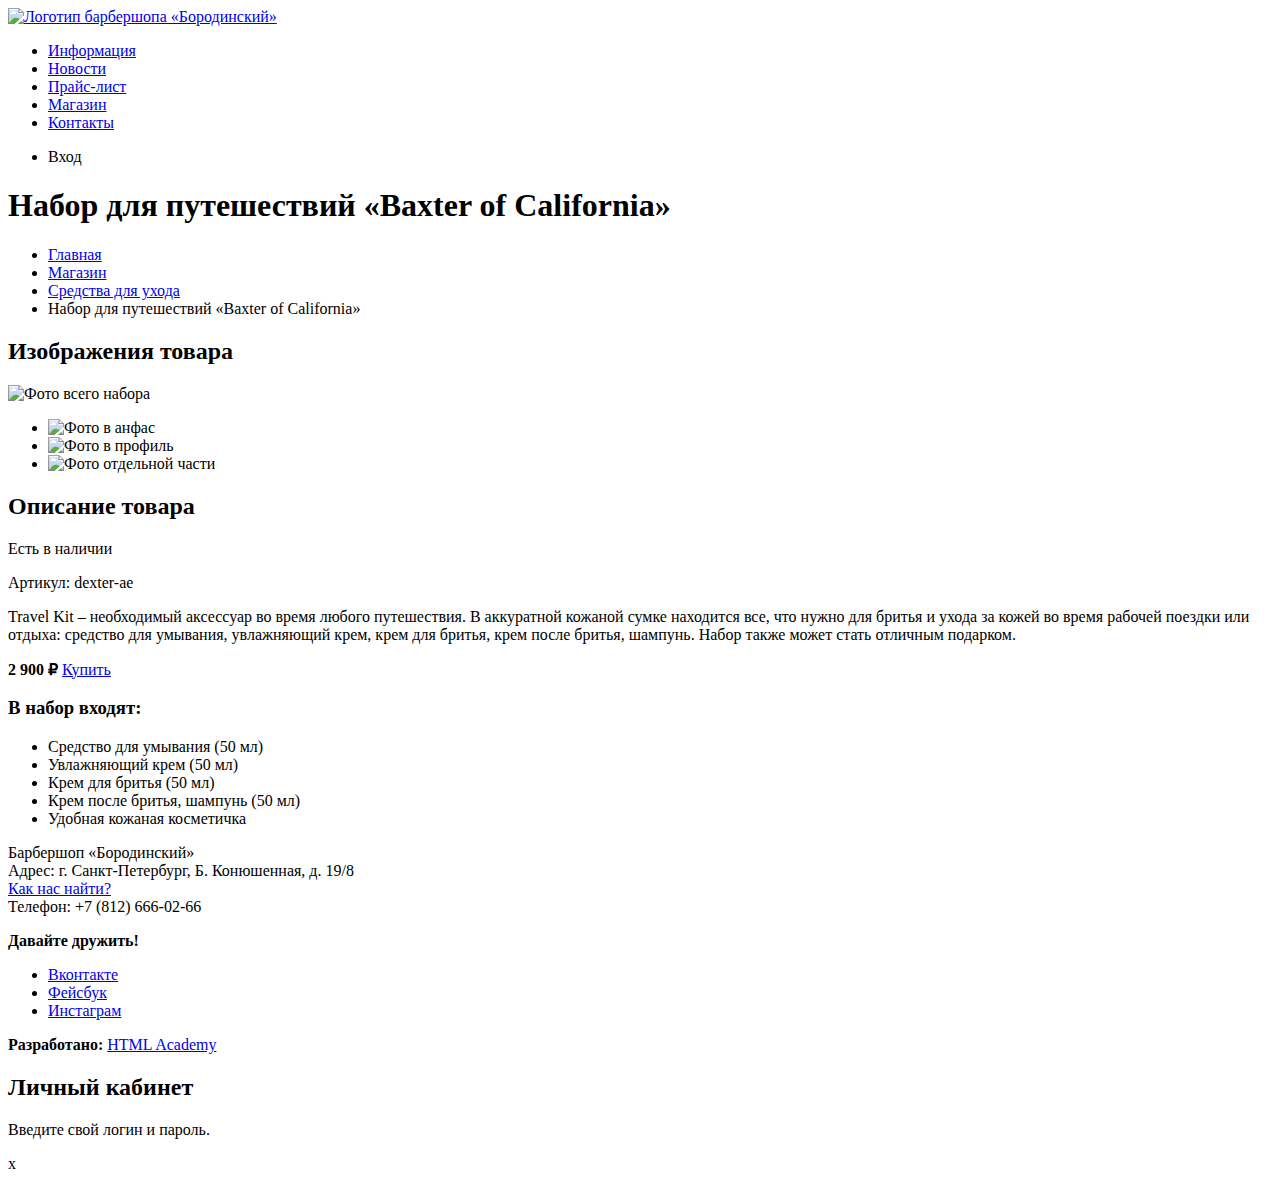
==== catalog-item.html @ 89cc82a1 "Выполнена разметка" ====
<!DOCTYPE html>
<html lang="ru">
  <head>
    <meta charset="utf-8">
    <title></title>
  </head>
  <body>
    <header class="main-header">
      <nav class="main-navigation">
        <a class="main-header-logo" href="index.html">
          <img src="img/logo.svg" width="111" height="24" alt="Логотип барбершопа «Бородинский»">
        </a>
        <ul class="site-navigation">
          <li><a href="info.html">Информация</a></li>
          <li><a href="news.html">Новости</a></li>
          <li><a href="price.html">Прайс-лист</a></li>
           <li class="site-navigation-current"><a href="catalog.html">Магазин</a></li>
          <li><a href="contacts.html">Контакты</a></li>
        </ul>
        <ul class="user-navigation">
          <li class="login-link">Вход</li>
        </ul>
      </nav>
    </header>
    <main class="container">
      
      <h1 class="page-title">Набор для путешествий «Baxter of California»</h1>
      
      <ul class="breadcrumbs">
        <li><a href="index.html">Главная</a></li>
        <li><a href="catalog.html">Магазин</a></li>
        <li><a href="#">Средства для ухода</a></li>
        <li class="breadcrumbs-current">Набор для путешествий «Baxter of California»</li>
      </ul>
      <section class="product-photos">
        <h2 class="visually-hidden">Изображения товара</h2>
        <p class="product-photo-full">
          <img src="img/product-big.jpg" width="460" height="498" alt="Фото всего набора">
        </p>
        <ul class="product-photo-preview">
          <li><img src="img/product-small-1.jpg" width="140" height="149" alt="Фото в анфас"></li>
          <li><img src="img/product-small-2.jpg" width="140" height="149" alt="Фото в профиль"></li>
          <li><img src="img/product-small-3.jpg" width="140" height="149" alt="Фото отдельной части"></li>
        </ul>
      </section>
      
      <section class="product-info">
        <h2 class="visually-hidden">Описание товара</h2>
        <p class="product-availability">Есть в наличии</p>
        <p class="product-article">Артикул: dexter-ae</p>
        <p class="product-text">Travel Kit – необходимый аксессуар во время любого путешествия. В аккуратной кожаной сумке находится все, что нужно для бритья и ухода за кожей во время рабочей поездки или отдыха: средство для умывания, увлажняющий крем, крем для бритья, крем после бритья, шампунь. Набор также может стать отличным подарком.</p>
        <p class="product-price">
          <b>2 900 ₽</b>
          <a class="button" href="#">Купить</a>
        </p>
        <h3>В набор входят:</h3>
        <ul>
          <li>Средство для умывания (50 мл)</li>
          <li>Увлажняющий крем (50 мл)</li>
          <li>Крем для бритья (50 мл)</li>
          <li>Крем после бритья, шампунь (50 мл)</li>
          <li>Удобная кожаная косметичка</li>
        </ul>
      </section>
      
    </main>  

    <footer class="main-footer">
      <p class="footer-contacts">
        Барбершоп «Бородинский»<br>
        Адрес: г. Санкт-Петербург, Б. Конюшенная, д. 19/8<br>
        <a href="map.html">Как нас найти?</a><br>
        Телефон: +7 (812) 666-02-66
      </p>
      <div class="footer-social">
        <b>Давайте дружить!</b>
        <ul>
          <li><a class="social-button" href="#">Вконтакте</a></li>
          <li><a class="social-button" href="#">Фейсбук</a></li>
          <li><a class="social-button" href="#">Инстаграм</a></li>
        </ul>
      </div>
      <p class="footer-copyright">
        <b>Разработано:</b> <a class="button" href="https://htmlacademy.ru">HTML Academy</a>
      </p>
    </footer>
    
    <section class="modal modal-login">
      <h2>Личный кабинет</h2>
      <p>Введите свой логин и пароль.</p>
      <!-- Здесь будет форма -->
      <span class="modal-close">x</span>
    </section>
  </body>
</html>
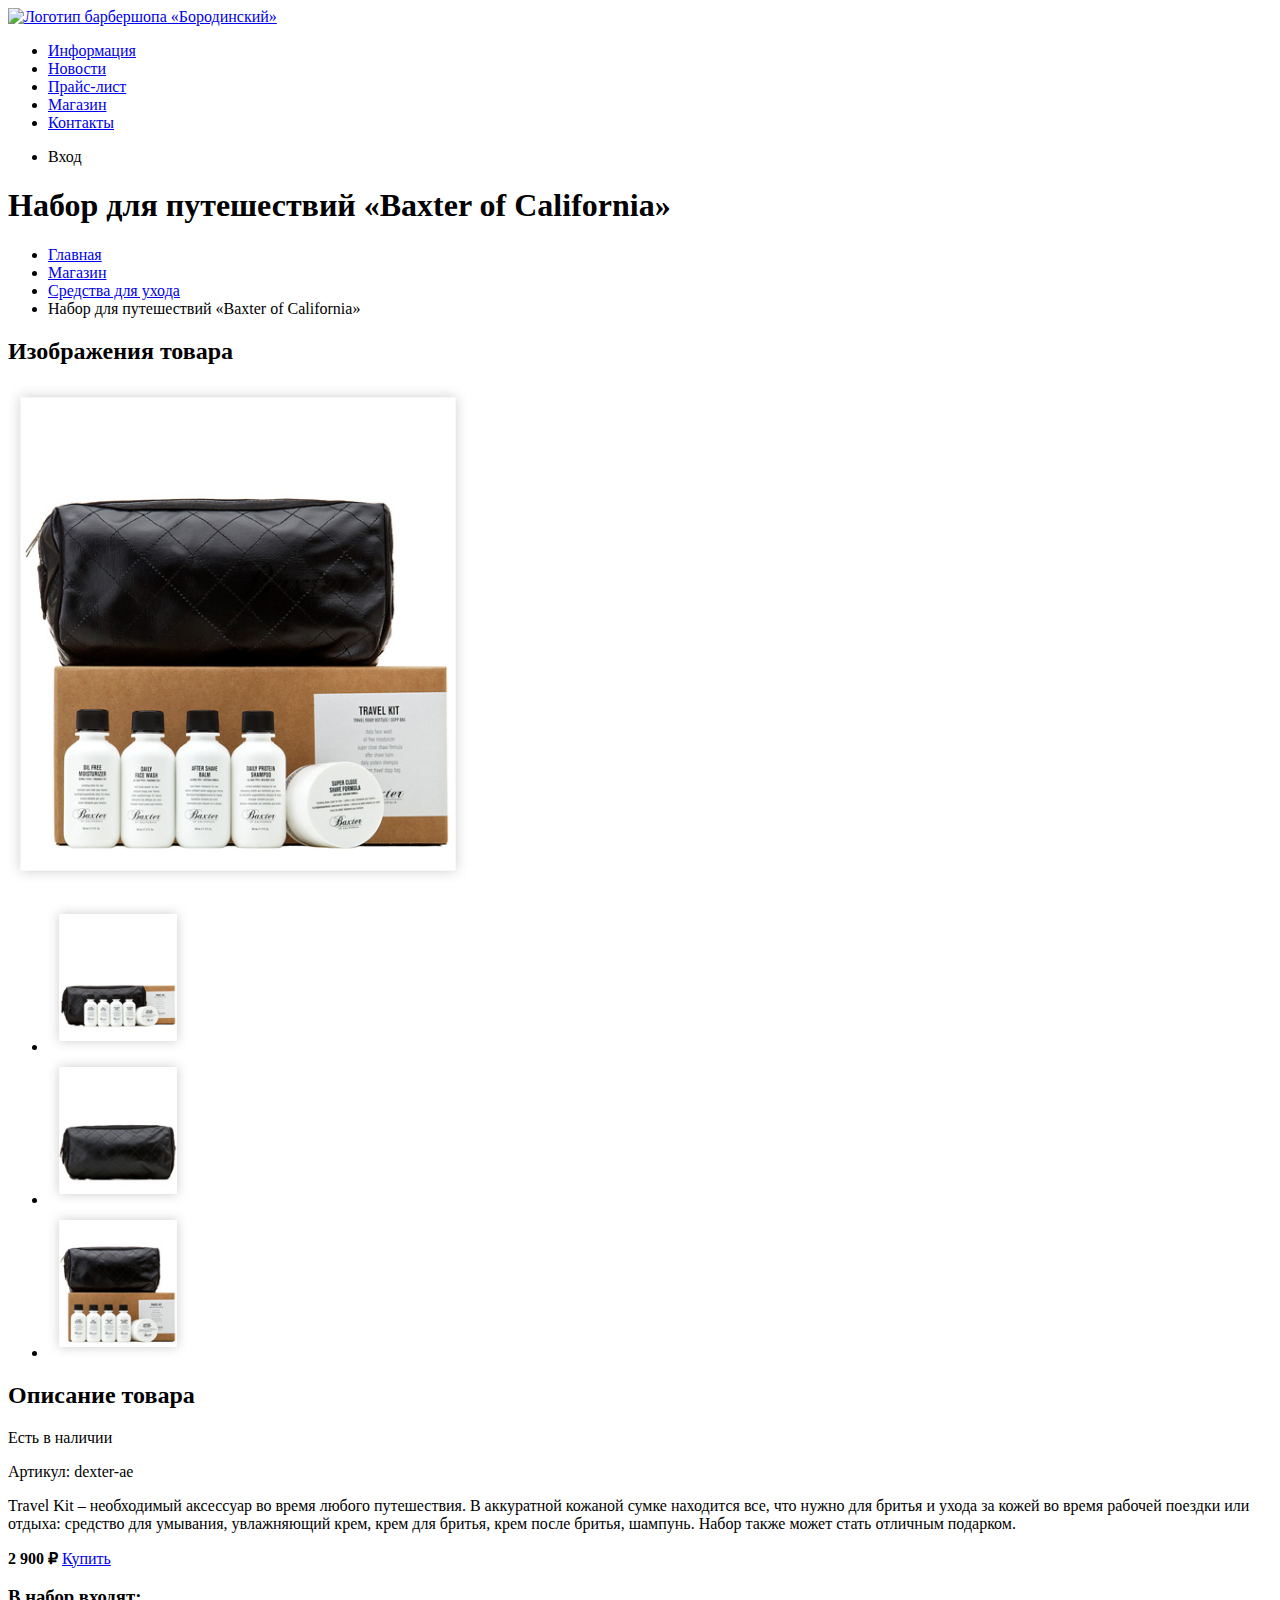
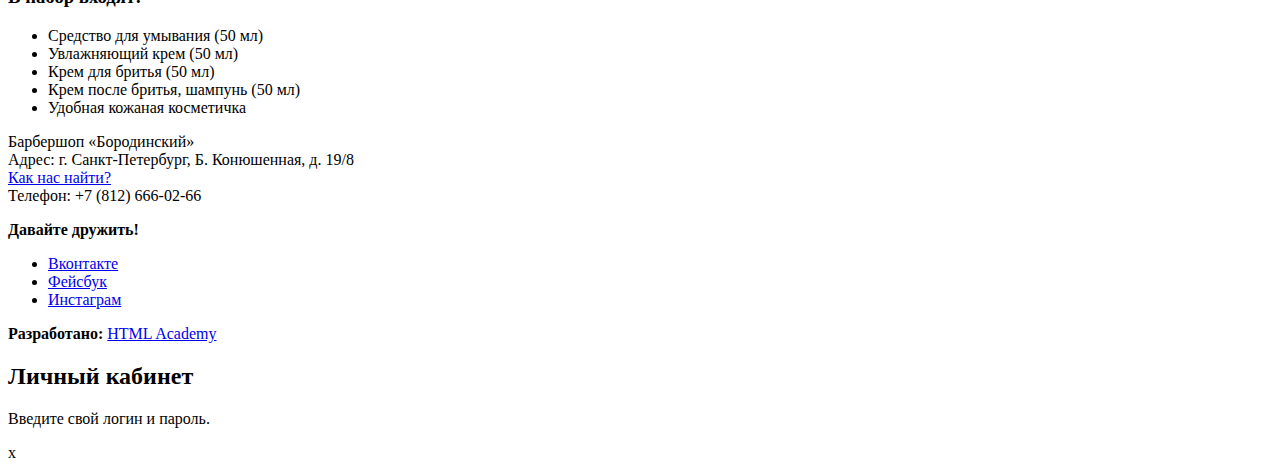
==== commit 2115f5c9: "adding photo" ====
--- a/catalog-item.html
+++ b/catalog-item.html
@@ -1,20 +1,27 @@
 <!DOCTYPE html>
 <html lang="ru">
   <head>
-    <meta charset="utf-8">
-    <title></title>
+    <meta charset="utf-8" />
+    <title>Барбершоп «Бородинский»</title>
   </head>
   <body>
     <header class="main-header">
       <nav class="main-navigation">
         <a class="main-header-logo" href="index.html">
-          <img src="img/logo.svg" width="111" height="24" alt="Логотип барбершопа «Бородинский»">
+          <img
+            src="img/logo.svg"
+            width="111"
+            height="24"
+            alt="Логотип барбершопа «Бородинский»"
+          />
         </a>
         <ul class="site-navigation">
           <li><a href="info.html">Информация</a></li>
           <li><a href="news.html">Новости</a></li>
           <li><a href="price.html">Прайс-лист</a></li>
-           <li class="site-navigation-current"><a href="catalog.html">Магазин</a></li>
+          <li class="site-navigation-current">
+            <a href="catalog.html">Магазин</a>
+          </li>
           <li><a href="contacts.html">Контакты</a></li>
         </ul>
         <ul class="user-navigation">
@@ -23,35 +30,67 @@
       </nav>
     </header>
     <main class="container">
-      
       <h1 class="page-title">Набор для путешествий «Baxter of California»</h1>
-      
+
       <ul class="breadcrumbs">
         <li><a href="index.html">Главная</a></li>
         <li><a href="catalog.html">Магазин</a></li>
         <li><a href="#">Средства для ухода</a></li>
-        <li class="breadcrumbs-current">Набор для путешествий «Baxter of California»</li>
+        <li class="breadcrumbs-current">
+          Набор для путешествий «Baxter of California»
+        </li>
       </ul>
       <section class="product-photos">
         <h2 class="visually-hidden">Изображения товара</h2>
         <p class="product-photo-full">
-          <img src="img/product-big.jpg" width="460" height="498" alt="Фото всего набора">
+          <img
+            src="img/item-big.jpg"
+            width="460"
+            height="498"
+            alt="Фото всего набора"
+          />
         </p>
         <ul class="product-photo-preview">
-          <li><img src="img/product-small-1.jpg" width="140" height="149" alt="Фото в анфас"></li>
-          <li><img src="img/product-small-2.jpg" width="140" height="149" alt="Фото в профиль"></li>
-          <li><img src="img/product-small-3.jpg" width="140" height="149" alt="Фото отдельной части"></li>
+          <li>
+            <img
+              src="img/item-small-1.jpg"
+              width="140"
+              height="149"
+              alt="Фото в анфас"
+            />
+          </li>
+          <li>
+            <img
+              src="img/item-small-2.jpg"
+              width="140"
+              height="149"
+              alt="Фото в профиль"
+            />
+          </li>
+          <li>
+            <img
+              src="img/item-small-3.jpg"
+              width="140"
+              height="149"
+              alt="Фото отдельной части"
+            />
+          </li>
         </ul>
       </section>
-      
+
       <section class="product-info">
         <h2 class="visually-hidden">Описание товара</h2>
         <p class="product-availability">Есть в наличии</p>
         <p class="product-article">Артикул: dexter-ae</p>
-        <p class="product-text">Travel Kit – необходимый аксессуар во время любого путешествия. В аккуратной кожаной сумке находится все, что нужно для бритья и ухода за кожей во время рабочей поездки или отдыха: средство для умывания, увлажняющий крем, крем для бритья, крем после бритья, шампунь. Набор также может стать отличным подарком.</p>
+        <p class="product-text">
+          Travel Kit – необходимый аксессуар во время любого путешествия. В
+          аккуратной кожаной сумке находится все, что нужно для бритья и ухода
+          за кожей во время рабочей поездки или отдыха: средство для умывания,
+          увлажняющий крем, крем для бритья, крем после бритья, шампунь. Набор
+          также может стать отличным подарком.
+        </p>
         <p class="product-price">
-          <b>2 900 ₽</b>
-          <a class="button" href="#">Купить</a>
+          <b>2 900 ₽</b> <a class="button" href="#">Купить</a>
         </p>
         <h3>В набор входят:</h3>
         <ul>
@@ -62,14 +101,13 @@
           <li>Удобная кожаная косметичка</li>
         </ul>
       </section>
-      
-    </main>  
+    </main>
 
     <footer class="main-footer">
       <p class="footer-contacts">
-        Барбершоп «Бородинский»<br>
-        Адрес: г. Санкт-Петербург, Б. Конюшенная, д. 19/8<br>
-        <a href="map.html">Как нас найти?</a><br>
+        Барбершоп «Бородинский»<br />
+        Адрес: г. Санкт-Петербург, Б. Конюшенная, д. 19/8<br />
+        <a href="map.html">Как нас найти?</a><br />
         Телефон: +7 (812) 666-02-66
       </p>
       <div class="footer-social">
@@ -81,10 +119,11 @@
         </ul>
       </div>
       <p class="footer-copyright">
-        <b>Разработано:</b> <a class="button" href="https://htmlacademy.ru">HTML Academy</a>
+        <b>Разработано:</b>
+        <a class="button" href="https://htmlacademy.ru">HTML Academy</a>
       </p>
     </footer>
-    
+
     <section class="modal modal-login">
       <h2>Личный кабинет</h2>
       <p>Введите свой логин и пароль.</p>
@@ -92,4 +131,4 @@
       <span class="modal-close">x</span>
     </section>
   </body>
-</html>+</html>
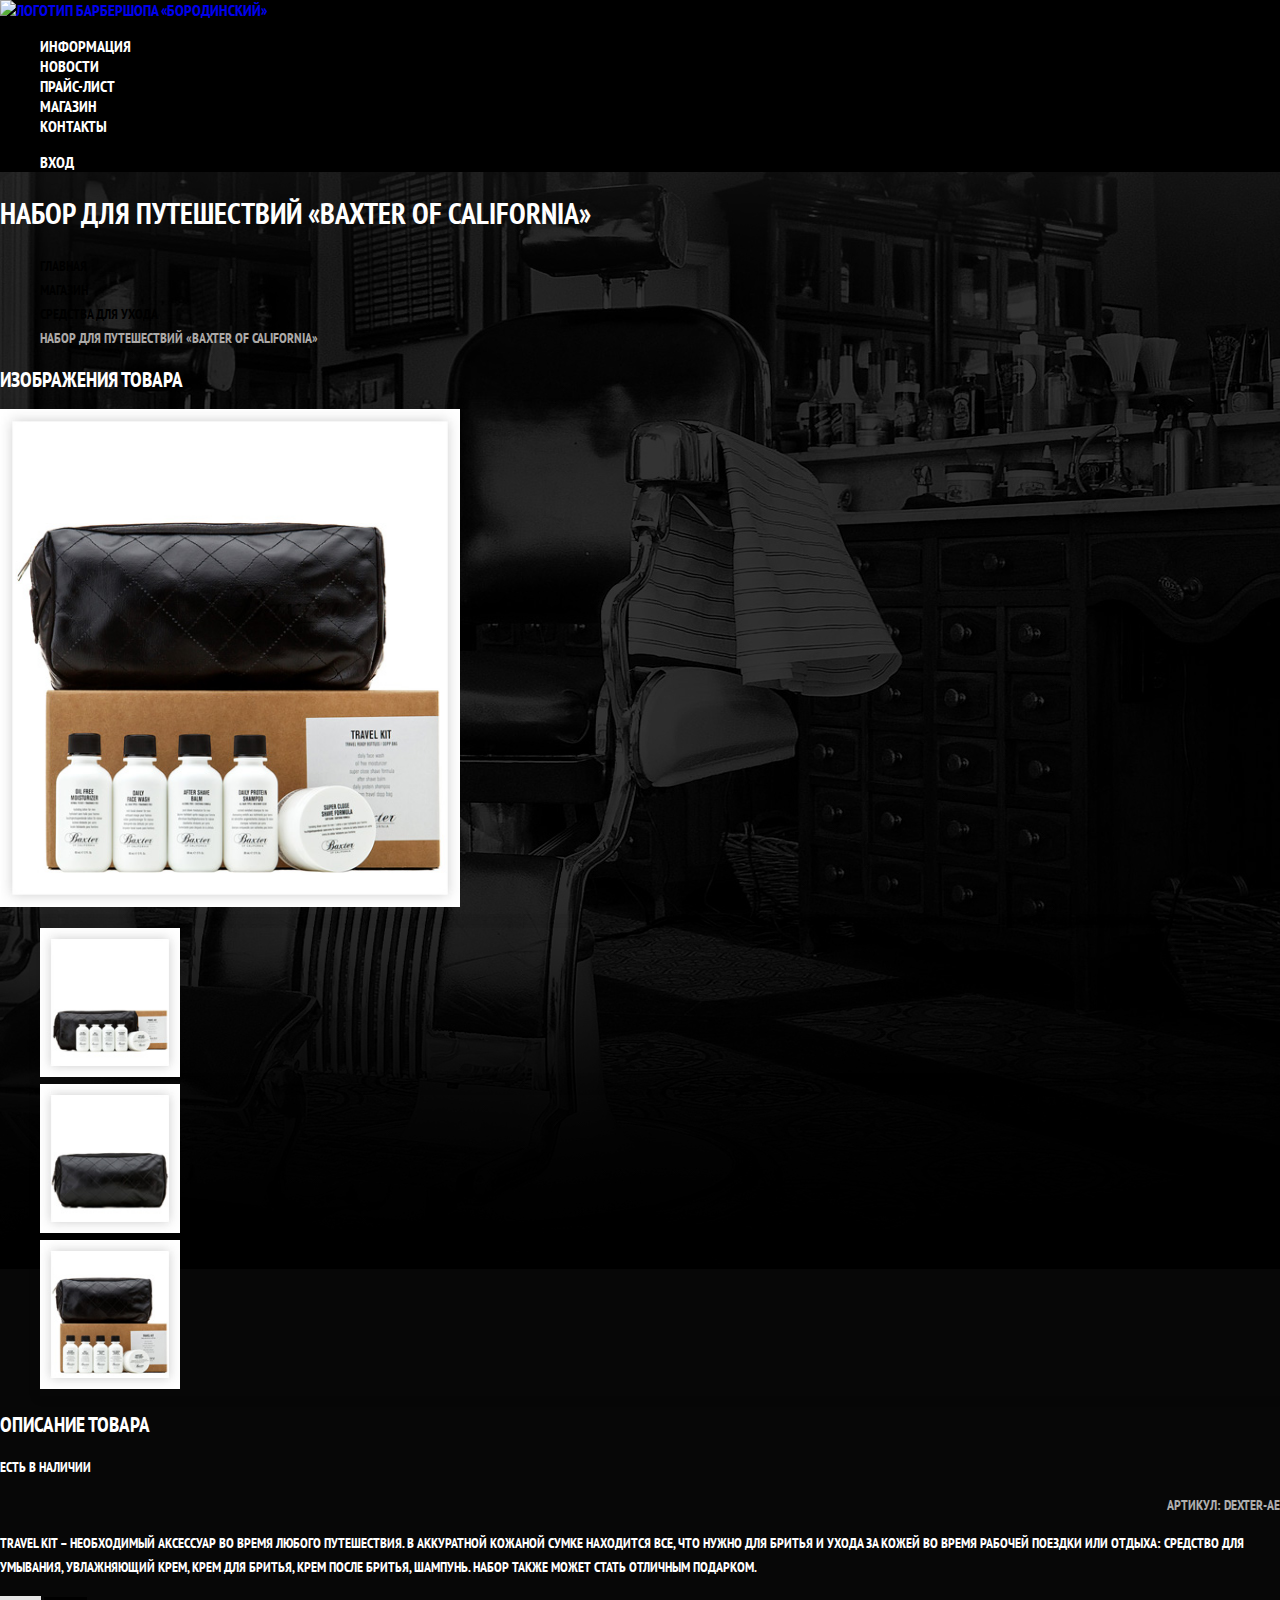
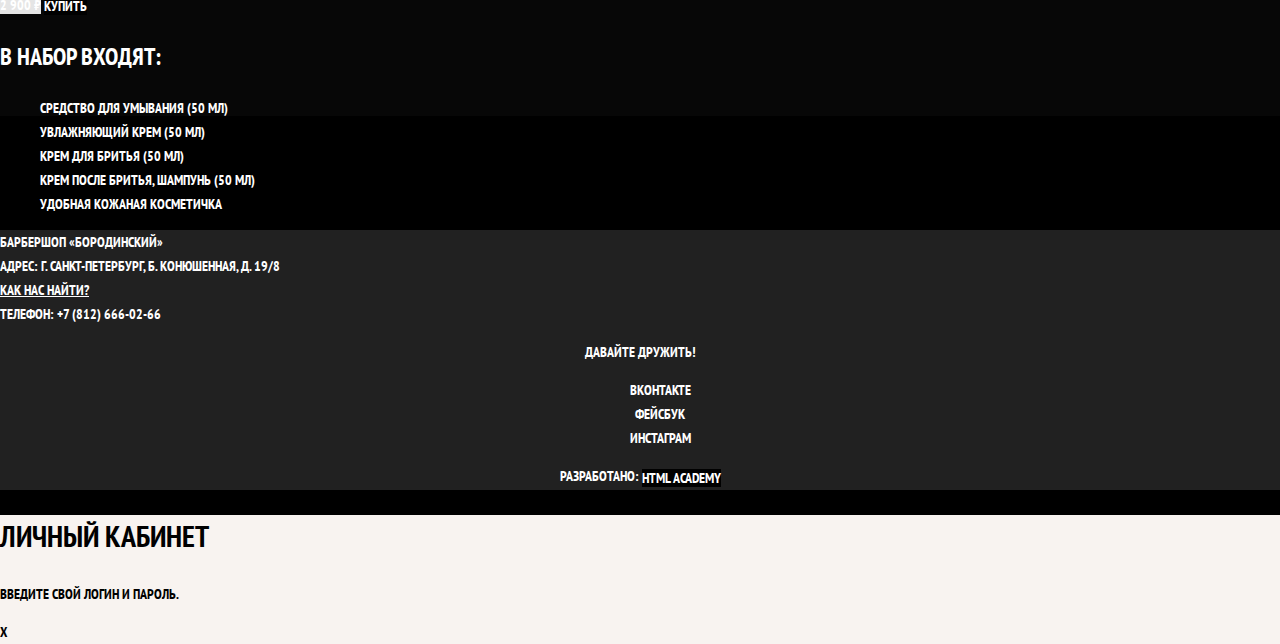
==== commit bba4cb43: "Basic css" ====
--- a/catalog-item.html
+++ b/catalog-item.html
@@ -1,134 +1,115 @@
 <!DOCTYPE html>
 <html lang="ru">
-  <head>
-    <meta charset="utf-8" />
-    <title>Барбершоп «Бородинский»</title>
-  </head>
-  <body>
-    <header class="main-header">
-      <nav class="main-navigation">
-        <a class="main-header-logo" href="index.html">
-          <img
-            src="img/logo.svg"
-            width="111"
-            height="24"
-            alt="Логотип барбершопа «Бородинский»"
-          />
-        </a>
-        <ul class="site-navigation">
-          <li><a href="info.html">Информация</a></li>
-          <li><a href="news.html">Новости</a></li>
-          <li><a href="price.html">Прайс-лист</a></li>
-          <li class="site-navigation-current">
-            <a href="catalog.html">Магазин</a>
-          </li>
-          <li><a href="contacts.html">Контакты</a></li>
-        </ul>
-        <ul class="user-navigation">
-          <li class="login-link">Вход</li>
-        </ul>
-      </nav>
-    </header>
-    <main class="container">
-      <h1 class="page-title">Набор для путешествий «Baxter of California»</h1>
 
-      <ul class="breadcrumbs">
-        <li><a href="index.html">Главная</a></li>
-        <li><a href="catalog.html">Магазин</a></li>
-        <li><a href="#">Средства для ухода</a></li>
-        <li class="breadcrumbs-current">
-          Набор для путешествий «Baxter of California»
+<head>
+  <meta charset="utf-8" />
+  <title>Барбершоп «Бородинский»</title>
+  <link href="https://fonts.googleapis.com/css?family=PT+Sans+Narrow:400,700&amp;subset=cyrillic" rel="stylesheet">
+  <link href="css/style.css" rel="stylesheet">
+  <link href="css/normalize.css" rel="stylesheet">
+</head>
+
+<body>
+  <header class="main-header">
+    <nav class="main-navigation">
+      <a class="main-header-logo" href="index.html">
+        <img src="img/logo.svg" width="111" height="24" alt="Логотип барбершопа «Бородинский»" />
+      </a>
+      <ul class="site-navigation">
+        <li><a href="info.html">Информация</a></li>
+        <li><a href="news.html">Новости</a></li>
+        <li><a href="price.html">Прайс-лист</a></li>
+        <li class="site-navigation-current">
+          <a href="catalog.html">Магазин</a>
+        </li>
+        <li><a href="contacts.html">Контакты</a></li>
+      </ul>
+      <ul class="user-navigation">
+        <li class="login-link">Вход</li>
+      </ul>
+    </nav>
+  </header>
+  <main class="container">
+    <h1 class="page-title">Набор для путешествий «Baxter of California»</h1>
+
+    <ul class="breadcrumbs">
+      <li><a href="index.html">Главная</a></li>
+      <li><a href="catalog.html">Магазин</a></li>
+      <li><a href="#">Средства для ухода</a></li>
+      <li class="breadcrumbs-current">
+        Набор для путешествий «Baxter of California»
+      </li>
+    </ul>
+    <section class="product-photos">
+      <h2 class="visually-hidden">Изображения товара</h2>
+      <p class="product-photo-full">
+        <img src="img/item-big.jpg" width="460" height="498" alt="Фото всего набора" />
+      </p>
+      <ul class="product-photo-preview">
+        <li>
+          <img src="img/item-small-1.jpg" width="140" height="149" alt="Фото в анфас" />
+        </li>
+        <li>
+          <img src="img/item-small-2.jpg" width="140" height="149" alt="Фото в профиль" />
+        </li>
+        <li>
+          <img src="img/item-small-3.jpg" width="140" height="149" alt="Фото отдельной части" />
         </li>
       </ul>
-      <section class="product-photos">
-        <h2 class="visually-hidden">Изображения товара</h2>
-        <p class="product-photo-full">
-          <img
-            src="img/item-big.jpg"
-            width="460"
-            height="498"
-            alt="Фото всего набора"
-          />
-        </p>
-        <ul class="product-photo-preview">
-          <li>
-            <img
-              src="img/item-small-1.jpg"
-              width="140"
-              height="149"
-              alt="Фото в анфас"
-            />
-          </li>
-          <li>
-            <img
-              src="img/item-small-2.jpg"
-              width="140"
-              height="149"
-              alt="Фото в профиль"
-            />
-          </li>
-          <li>
-            <img
-              src="img/item-small-3.jpg"
-              width="140"
-              height="149"
-              alt="Фото отдельной части"
-            />
-          </li>
-        </ul>
-      </section>
+    </section>
 
-      <section class="product-info">
-        <h2 class="visually-hidden">Описание товара</h2>
-        <p class="product-availability">Есть в наличии</p>
-        <p class="product-article">Артикул: dexter-ae</p>
-        <p class="product-text">
-          Travel Kit – необходимый аксессуар во время любого путешествия. В
-          аккуратной кожаной сумке находится все, что нужно для бритья и ухода
-          за кожей во время рабочей поездки или отдыха: средство для умывания,
-          увлажняющий крем, крем для бритья, крем после бритья, шампунь. Набор
-          также может стать отличным подарком.
-        </p>
-        <p class="product-price">
-          <b>2 900 ₽</b> <a class="button" href="#">Купить</a>
-        </p>
-        <h3>В набор входят:</h3>
-        <ul>
-          <li>Средство для умывания (50 мл)</li>
-          <li>Увлажняющий крем (50 мл)</li>
-          <li>Крем для бритья (50 мл)</li>
-          <li>Крем после бритья, шампунь (50 мл)</li>
-          <li>Удобная кожаная косметичка</li>
-        </ul>
-      </section>
-    </main>
+    <section class="product-info">
+      <h2 class="visually-hidden">Описание товара</h2>
+      <p class="product-availability">Есть в наличии</p>
+      <p class="product-article">Артикул: dexter-ae</p>
+      <p class="product-text">
+        Travel Kit – необходимый аксессуар во время любого путешествия. В
+        аккуратной кожаной сумке находится все, что нужно для бритья и ухода
+        за кожей во время рабочей поездки или отдыха: средство для умывания,
+        увлажняющий крем, крем для бритья, крем после бритья, шампунь. Набор
+        также может стать отличным подарком.
+      </p>
+      <p class="product-price">
+        <b>2 900 ₽</b> <a class="button" href="#">Купить</a>
+      </p>
+      <h3>В набор входят:</h3>
+      <ul>
+        <li>Средство для умывания (50 мл)</li>
+        <li>Увлажняющий крем (50 мл)</li>
+        <li>Крем для бритья (50 мл)</li>
+        <li>Крем после бритья, шампунь (50 мл)</li>
+        <li>Удобная кожаная косметичка</li>
+      </ul>
+    </section>
+  </main>
 
-    <footer class="main-footer">
-      <p class="footer-contacts">
-        Барбершоп «Бородинский»<br />
-        Адрес: г. Санкт-Петербург, Б. Конюшенная, д. 19/8<br />
-        <a href="map.html">Как нас найти?</a><br />
-        Телефон: +7 (812) 666-02-66
-      </p>
-      <div class="footer-social">
-        <b>Давайте дружить!</b>
-        <ul>
-          <li><a class="social-button" href="#">Вконтакте</a></li>
-          <li><a class="social-button" href="#">Фейсбук</a></li>
-          <li><a class="social-button" href="#">Инстаграм</a></li>
-        </ul>
-      </div>
-      <p class="footer-copyright">
-        <b>Разработано:</b>
-        <a class="button" href="https://htmlacademy.ru">HTML Academy</a>
-      </p>
-    </footer>
+  <footer class="main-footer">
+    <p class="footer-contacts">
+      Барбершоп «Бородинский»<br />
+      Адрес: г. Санкт-Петербург, Б. Конюшенная, д. 19/8<br />
+      <a href="map.html">Как нас найти?</a><br />
+      Телефон: +7 (812) 666-02-66
+    </p>
+    <div class="footer-social">
+      <b>Давайте дружить!</b>
+      <ul>
+        <li><a class="social-button" href="#">Вконтакте</a></li>
+        <li><a class="social-button" href="#">Фейсбук</a></li>
+        <li><a class="social-button" href="#">Инстаграм</a></li>
+      </ul>
+    </div>
+    <p class="footer-copyright">
+      <b>Разработано:</b>
+      <a class="button" href="https://htmlacademy.ru">HTML Academy</a>
+    </p>
+  </footer>
 
-    <section class="modal modal-login">
-      <h2>Личный кабинет</h2>
-      <p>Введите свой логин и пароль.</p>
-      <!-- Здесь будет форма -->
-      <span class="modal-close">x</span>
-    </section>
-  </body>
-</html>
+  <section class="modal modal-login">
+    <h2>Личный кабинет</h2>
+    <p>Введите свой логин и пароль.</p>
+    <!-- Здесь будет форма -->
+    <span class="modal-close">x</span>
+  </section>
+</body>
+
+</html>--- a/css/style.css
+++ b/css/style.css
@@ -0,0 +1,361 @@
+body {
+  margin: 0;
+  padding: 0;
+
+  font-family: "PT Sans Narrow", Arial, sans-serif;
+  font-size: 14px;
+  line-height: 24px;
+  font-weight: 700;
+  color: #ffffff;
+  text-transform: uppercase;
+
+  background-color: #000000;
+  background-image: url("../img/bg.jpg");
+  background-position: top center;
+  background-repeat: no-repeat;
+}
+
+.inner-page {
+  color: #000000;
+
+  background-color: #f9f6f3;
+  background-image: url("img/pattern-light.jpg");
+  background-position: 0 0;
+  background-repeat: repeat;
+}
+
+a {
+  text-decoration: none;
+}
+
+.button {
+  font: inherit;
+
+  text-align: center;
+  color: #ffffff;
+  vertical-align: middle;
+  text-transform: uppercase;
+
+  background-color: #000000;
+  border: none;
+}
+
+.button:hover,
+.button:focus,
+.button:active {
+  background-color: #663d15;
+}
+
+.main-navigation {
+  font-size: 16px;
+  line-height: 20px;
+  color: #ffffff;
+
+  background-color: #000000;
+}
+
+.site-navigation,
+.user-navigation {
+  list-style: none;
+}
+
+.site-navigation a,
+.user-navigation a {
+  color: #ffffff;
+}
+
+.site-navigation a:hover,
+.site-navigation a:focus,
+.user-navigation a:hover,
+.user-navigation a:focus {
+  background-color: #242424;
+}
+
+.features-list {
+  list-style: none;
+}
+
+.feature-item {
+  text-align: center;
+}
+
+.feature-item h3 {
+  font-size: 30px;
+  line-height: 42px;
+}
+
+.index-columns {
+  color: #000000;
+
+  background-color: #f8f5f2;
+  background-image: url("../img/pattern-light.jpg");
+  background-position: 0 0;
+  background-repeat: repeat;
+}
+
+.index-columns h2 {
+  font-size: 30px;
+  line-height: 42px;
+}
+
+.news-list {
+  list-style: none;
+}
+
+.news-item time {
+  text-transform: none;
+}
+
+.gallery-content {
+  background-color: #cccccc;
+  border: 7px solid #ffffff;
+}
+
+.appointment-item input {
+  font: inherit;
+
+  background-color: transparent;
+  border: 2px solid #000000;
+}
+
+.appointment-item input:focus {
+  border-color: #663d15;
+}
+
+
+.page-title {
+  font-size: 30px;
+  line-height: 42px;
+}
+
+.breadcrumbs {
+  list-style: none;
+}
+
+.breadcrumbs a {
+  color: #000000;
+}
+
+.breadcrumbs a:hover,
+.breadcrumbs a:focus {
+  text-decoration: underline;
+}
+
+.breadcrumbs-current {
+  color: #aba9a7;
+}
+
+.filter fieldset {
+  border: none;
+}
+
+.filter legend {
+  font-size: 24px;
+  line-height: 30px;
+}
+
+.filter ul {
+  list-style: none;
+  line-height: 18px;
+}
+
+.filter-input:hover + label,
+.filter-input:focus + label {
+  color: #663d15;
+}
+
+.filter-input:disabled + label {
+  color: #000000;
+
+  opacity: 0.5;
+}
+
+.catalog-list {
+  list-style: none;
+}
+
+.catalog-item {
+  background-color: #f8f8f8;
+  box-shadow: 0 0 10px rgba(0, 0, 0, 0.1);
+}
+
+.catalog-item:hover {
+  box-shadow: 0 0 10px rgba(0, 0, 0, 0.2);
+}
+
+.catalog-item a {
+  color: #000000;
+}
+
+.catalog-item h3 {
+  font-size: 14px;
+  line-height: 18px;
+}
+
+.catalog-category {
+  text-transform: none;
+}
+
+.catalog-item-price b {
+  font-size: 14px;
+  line-height: 20px;
+  text-align: center;
+
+  background-color: #e5e5e5;
+}
+
+.catalog-item-price .button {
+  line-height: 20px;
+  color: #ffffff;
+}
+
+.pagination-list {
+  list-style: none;
+}
+
+.pagination-item a {
+  color: #ffffff;
+
+  background-color: #000000;
+}
+
+.pagination-item a:hover,
+.pagination-item a:focus,
+.pagination-item a:active {
+  background-color: #663d15;
+}
+
+.pagination-item-current a {
+  color: #000000;
+
+  background-color: #ffffff;
+}
+
+.pagination-item-current a:hover,
+.pagination-item-current a:focus,
+.pagination-item-current a:active {
+  color: #000000;
+
+  background-color: #ffffff;
+}
+
+.product-photo-preview {
+  list-style: none;
+}
+
+.product-photo-preview li {
+  box-shadow: 0 0 10px 2px rgba(0, 0, 0, 0.1);
+}
+
+.product-photo-full {
+  box-shadow: 0 0 10px 2px rgba(0, 0, 0, 0.1);
+}
+
+.product-article {
+  text-align: right;
+  color: #aeaeae;
+}
+
+.product-price b {
+  line-height: 20px;
+  text-align: center;
+
+  background-color: #e5e5e5;
+}
+
+.product-info h3 {
+  font-size: 24px;
+  line-height: 30px;
+}
+
+.product-info ul {
+  list-style: none;
+}
+
+/* FOOTER */
+
+
+.main-footer {
+  color: #ffffff;
+
+  background-color: #212121;
+  background-image: url("../img/pattern-dark.jpg");
+  background-position: 0 0;
+  background-repeat: repeat;
+}
+
+.footer-contacts a {
+  color: #ffffff;
+  text-decoration: underline;
+}
+
+.footer-contacts a:hover,
+.footer-contacts a:focus {
+  text-decoration: none;
+}
+
+.footer-social {
+  text-align: center;
+}
+
+.footer-social ul {
+  list-style: none;
+}
+
+.social-button {
+  color: #ffffff;
+}
+
+.footer-copyright {
+  text-align: center;
+}
+
+.footer-copyright .button:hover,
+.footer-copyright .button:focus {
+  color: #000000;
+
+  background-color: #ffffff;
+}
+
+.modal {
+  color: #000000;
+
+  background-color: #f8f3f0;
+  background-image: url("img/pattern-light.jpg");
+  background-position: 0 0;
+  background-repeat: repeat;
+}
+
+.modal h2 {
+  font-size: 30px;
+  line-height: 42px;
+}
+
+.login-form input[type="text"],
+.login-form input[type="password"] {
+  font: inherit;
+  color: #000000;
+  text-transform: uppercase;
+
+  background-color: #f9f6f3;
+  border: 2px solid #000000;
+}
+
+.login-form input:focus {
+  border-color: #663d15;
+}
+
+.login-checkbox:hover,
+.login-checkbox:focus {
+  color: #663d15;
+}
+
+.restore {
+  color: #000000;
+  text-decoration: underline;
+}
+
+.restore:hover,
+.restore:focus {
+  text-decoration: none;
+}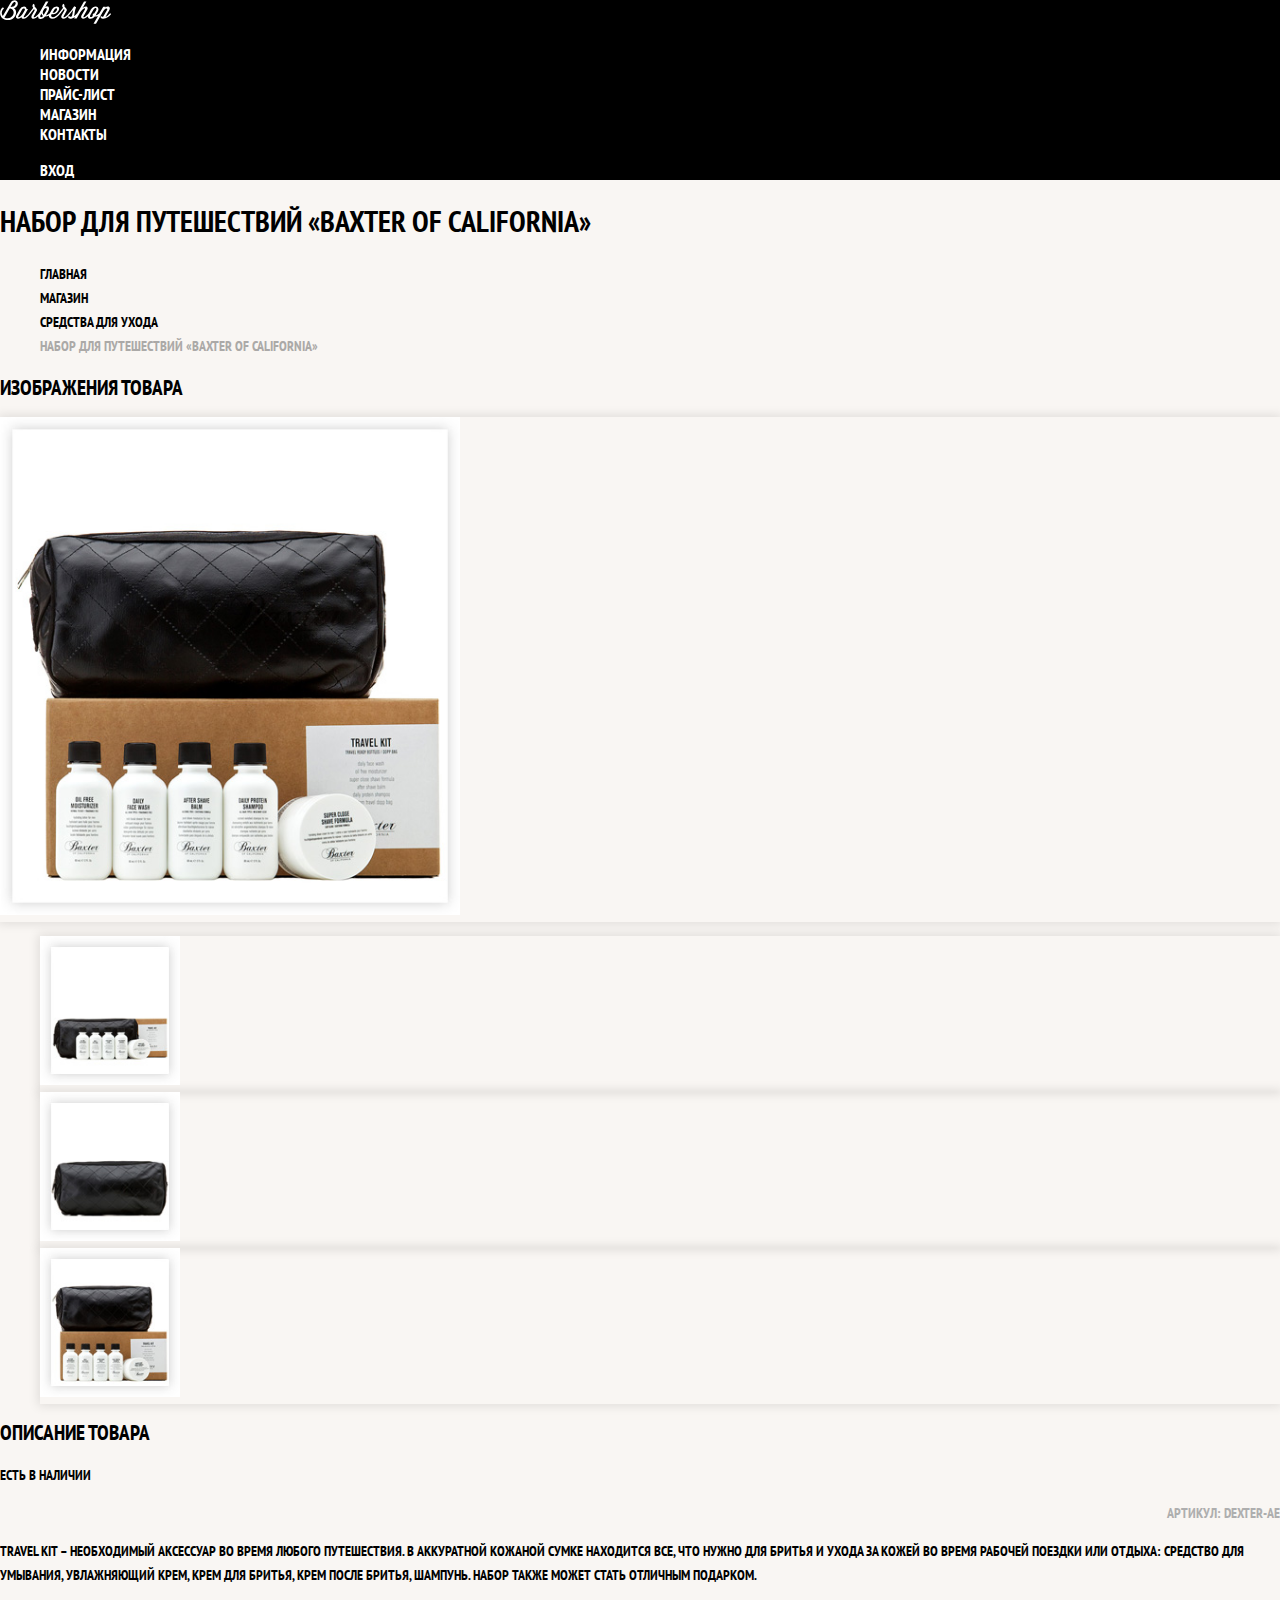
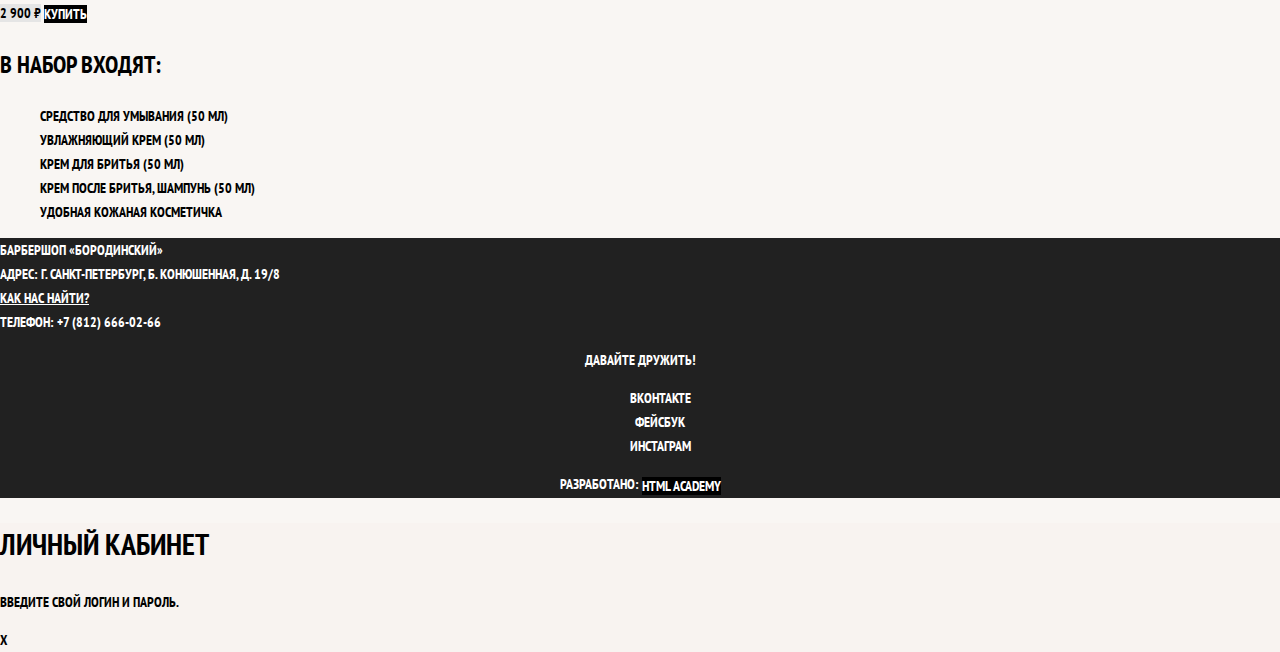
==== commit 27488b99: "Item and add inner-page class" ====
--- a/catalog-item.html
+++ b/catalog-item.html
@@ -9,11 +9,11 @@
   <link href="css/normalize.css" rel="stylesheet">
 </head>
 
-<body>
+<body class="inner-page">
   <header class="main-header">
     <nav class="main-navigation">
       <a class="main-header-logo" href="index.html">
-        <img src="img/logo.svg" width="111" height="24" alt="Логотип барбершопа «Бородинский»" />
+        <img src="img/logo-2.svg" width="111" height="24" alt="Логотип барбершопа «Бородинский»" />
       </a>
       <ul class="site-navigation">
         <li><a href="info.html">Информация</a></li>
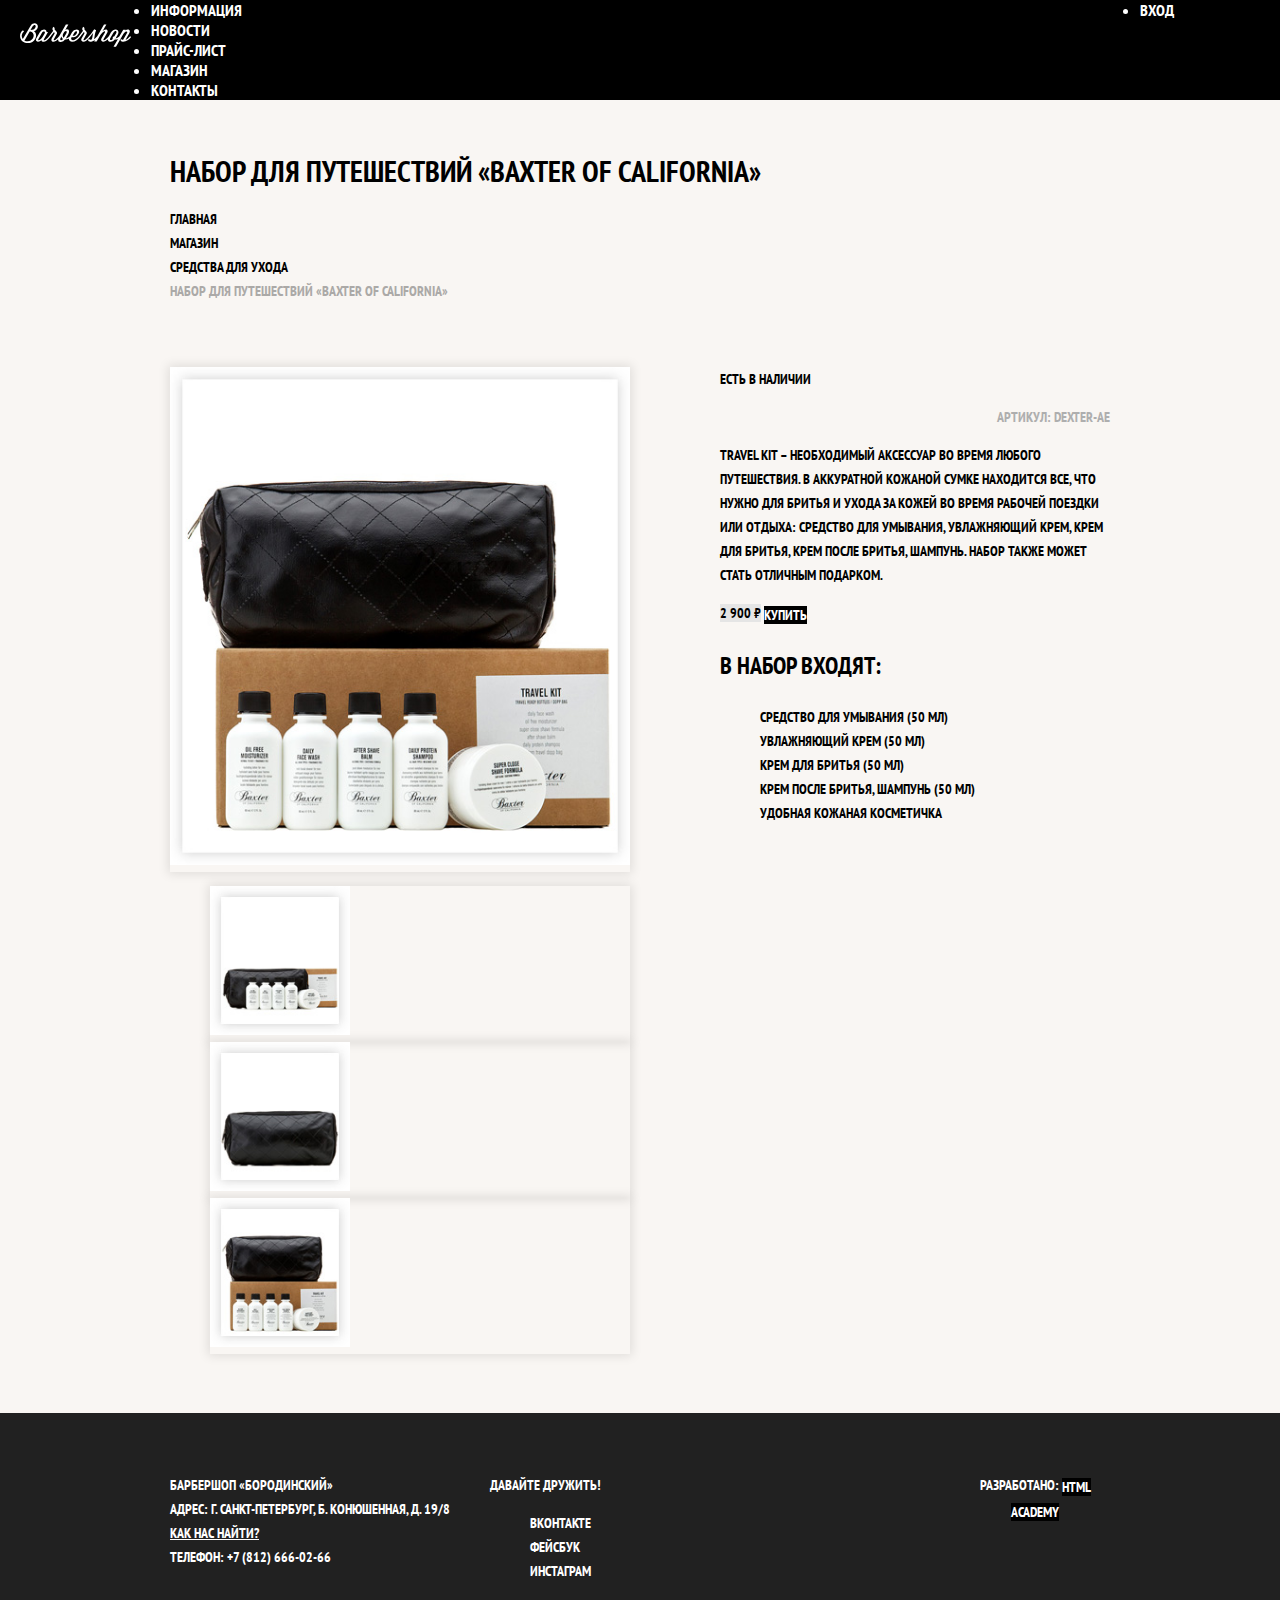
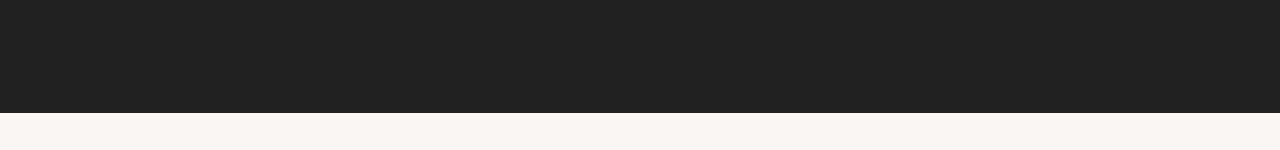
==== commit 236fb229: "create mesh" ====
--- a/catalog-item.html
+++ b/catalog-item.html
@@ -40,76 +40,73 @@
         Набор для путешествий «Baxter of California»
       </li>
     </ul>
-    <section class="product-photos">
-      <h2 class="visually-hidden">Изображения товара</h2>
-      <p class="product-photo-full">
-        <img src="img/item-big.jpg" width="460" height="498" alt="Фото всего набора" />
-      </p>
-      <ul class="product-photo-preview">
-        <li>
-          <img src="img/item-small-1.jpg" width="140" height="149" alt="Фото в анфас" />
-        </li>
-        <li>
-          <img src="img/item-small-2.jpg" width="140" height="149" alt="Фото в профиль" />
-        </li>
-        <li>
-          <img src="img/item-small-3.jpg" width="140" height="149" alt="Фото отдельной части" />
-        </li>
-      </ul>
-    </section>
 
-    <section class="product-info">
-      <h2 class="visually-hidden">Описание товара</h2>
-      <p class="product-availability">Есть в наличии</p>
-      <p class="product-article">Артикул: dexter-ae</p>
-      <p class="product-text">
-        Travel Kit – необходимый аксессуар во время любого путешествия. В
-        аккуратной кожаной сумке находится все, что нужно для бритья и ухода
-        за кожей во время рабочей поездки или отдыха: средство для умывания,
-        увлажняющий крем, крем для бритья, крем после бритья, шампунь. Набор
-        также может стать отличным подарком.
-      </p>
-      <p class="product-price">
-        <b>2 900 ₽</b> <a class="button" href="#">Купить</a>
-      </p>
-      <h3>В набор входят:</h3>
-      <ul>
-        <li>Средство для умывания (50 мл)</li>
-        <li>Увлажняющий крем (50 мл)</li>
-        <li>Крем для бритья (50 мл)</li>
-        <li>Крем после бритья, шампунь (50 мл)</li>
-        <li>Удобная кожаная косметичка</li>
-      </ul>
-    </section>
+    <div class="catalog-columns">
+      <section class="product-photos">
+        <h2 class="visually-hidden">Изображения товара</h2>
+        <p class="product-photo-full">
+          <img src="img/item-big.jpg" width="460" height="498" alt="Фото всего набора" />
+        </p>
+        <ul class="product-photo-preview">
+          <li>
+            <img src="img/item-small-1.jpg" width="140" height="149" alt="Фото в анфас" />
+          </li>
+          <li>
+            <img src="img/item-small-2.jpg" width="140" height="149" alt="Фото в профиль" />
+          </li>
+          <li>
+            <img src="img/item-small-3.jpg" width="140" height="149" alt="Фото отдельной части" />
+          </li>
+        </ul>
+      </section>
+
+      <section class="product-info">
+        <h2 class="visually-hidden">Описание товара</h2>
+        <p class="product-availability">Есть в наличии</p>
+        <p class="product-article">Артикул: dexter-ae</p>
+        <p class="product-text">
+          Travel Kit – необходимый аксессуар во время любого путешествия. В
+          аккуратной кожаной сумке находится все, что нужно для бритья и ухода
+          за кожей во время рабочей поездки или отдыха: средство для умывания,
+          увлажняющий крем, крем для бритья, крем после бритья, шампунь. Набор
+          также может стать отличным подарком.
+        </p>
+        <p class="product-price">
+          <b>2 900 ₽</b> <a class="button" href="#">Купить</a>
+        </p>
+        <h3>В набор входят:</h3>
+        <ul>
+          <li>Средство для умывания (50 мл)</li>
+          <li>Увлажняющий крем (50 мл)</li>
+          <li>Крем для бритья (50 мл)</li>
+          <li>Крем после бритья, шампунь (50 мл)</li>
+          <li>Удобная кожаная косметичка</li>
+        </ul>
+      </section>
+    </div>
   </main>
 
   <footer class="main-footer">
-    <p class="footer-contacts">
-      Барбершоп «Бородинский»<br />
-      Адрес: г. Санкт-Петербург, Б. Конюшенная, д. 19/8<br />
-      <a href="map.html">Как нас найти?</a><br />
-      Телефон: +7 (812) 666-02-66
-    </p>
-    <div class="footer-social">
-      <b>Давайте дружить!</b>
-      <ul>
-        <li><a class="social-button" href="#">Вконтакте</a></li>
-        <li><a class="social-button" href="#">Фейсбук</a></li>
-        <li><a class="social-button" href="#">Инстаграм</a></li>
-      </ul>
-    </div>
-    <p class="footer-copyright">
-      <b>Разработано:</b>
-      <a class="button" href="https://htmlacademy.ru">HTML Academy</a>
-    </p>
+    <div class="container">
+      <p class="footer-contacts">
+        Барбершоп «Бородинский»<br />
+        Адрес: г. Санкт-Петербург, Б. Конюшенная, д. 19/8<br />
+        <a href="map.html">Как нас найти?</a><br />
+        Телефон: +7 (812) 666-02-66
+      </p>
+      <div class="footer-social">
+        <b>Давайте дружить!</b>
+        <ul>
+          <li><a class="social-button" href="#">Вконтакте</a></li>
+          <li><a class="social-button" href="#">Фейсбук</a></li>
+          <li><a class="social-button" href="#">Инстаграм</a></li>
+        </ul>
+      </div>
+      <p class="footer-copyright">
+        <b>Разработано:</b>
+        <a class="button" href="https://htmlacademy.ru">HTML Academy</a>
+      </p>
+    </div> 
   </footer>
-
-  <section class="modal modal-login">
-    <h2>Личный кабинет</h2>
-    <p>Введите свой логин и пароль.</p>
-    <!-- Здесь будет форма -->
-    <span class="modal-close">x</span>
-  </section>
 </body>
-
 </html>--- a/css/style.css
+++ b/css/style.css
@@ -1,3 +1,9 @@
+html,
+body {
+  min-width: 1122px;
+  min-height: 1750px;
+}
+
 body {
   margin: 0;
   padding: 0;
@@ -15,13 +21,22 @@
   background-repeat: no-repeat;
 }
 
-.inner-page {
-  color: #000000;
-
-  background-color: #f9f6f3;
-  background-image: url("img/pattern-light.jpg");
-  background-position: 0 0;
-  background-repeat: repeat;
+.visually-hidden {
+  position: absolute;
+  clip: rect(0 0 0 0);
+  width: 1px;
+  height: 1px;
+  margin: -1px;
+}
+
+.container {
+  width: 940px;
+  margin: 0 auto;
+  padding: 0 10px;
+}
+
+.main-header {
+  margin-bottom: 75px;
 }
 
 a {
@@ -47,16 +62,47 @@
 }
 
 .main-navigation {
+  display: flex;
+  flex-direction: column;
+  align-items: center;
+
   font-size: 16px;
   line-height: 20px;
   color: #ffffff;
 
+  background-color: transparent;
+}
+
+.main-header-logo {
+  order: 2;
+  width: 368px;
+  height: 153px;
+}
+
+.main-navigation-wrapper {
+  width: 100%;
+  margin-bottom: 60px;
+  
   background-color: #000000;
+}
+
+.main-navigation-wrapper .container {
+  display: flex;
+  justify-content: space-between;
 }
 
 .site-navigation,
 .user-navigation {
-  list-style: none;
+  margin: 0;
+  padding: 0;
+}
+
+.site-navigation {
+  width: 620px;
+}
+
+.user-navigation {
+  width: 140px;
 }
 
 .site-navigation a,
@@ -71,11 +117,61 @@
   background-color: #242424;
 }
 
+.inner-page {
+  color: #000000;
+
+  background-color: #f9f6f3;
+  background-image: url("img/pattern-light.jpg");
+  background-position: 0 0;
+  background-repeat: repeat;
+}
+
+.inner-page .main-header {
+  margin-bottom: 50px;
+
+  color: #ffffff;
+  background-color: #000000;
+}
+
+.inner-page .main-header-logo {
+  order: 0;
+  width: 111px;
+  height: 24px;
+  padding: 23px 20px;
+}
+
+.inner-page .main-navigation {
+  align-items: flex-start;
+  flex-direction: row;
+}
+
+.inner-page .user-navigation {
+  margin-left: auto;
+}
+
+/* MAIN  */
+
+.page-title {
+  margin: 0;
+  margin-bottom: 15px;
+  padding: 0;
+}
+
+.features {
+  margin-bottom: 80px;
+}
+
 .features-list {
+  display: flex;
+  justify-content: space-between;
+  margin: 0;
+  padding: 0;
   list-style: none;
 }
 
 .feature-item {
+  width: 300px;
+
   text-align: center;
 }
 
@@ -85,6 +181,11 @@
 }
 
 .index-columns {
+  display: flex;
+  justify-content: space-between;
+  padding: 50px 80px;
+  margin-bottom: 35px;
+
   color: #000000;
 
   background-color: #f8f5f2;
@@ -98,12 +199,20 @@
   line-height: 42px;
 }
 
+.news {
+  width: 380px;
+}
+
 .news-list {
   list-style: none;
 }
 
 .news-item time {
   text-transform: none;
+}
+
+.gallery {
+  width: 300px;
 }
 
 .gallery-content {
@@ -129,6 +238,11 @@
 }
 
 .breadcrumbs {
+  padding: 0;
+  margin: 0;
+  margin-bottom: 50px;
+
+
   list-style: none;
 }
 
@@ -145,6 +259,15 @@
   color: #aba9a7;
 }
 
+.catalog-columns {
+  display: flex;
+  justify-content: space-between;
+}
+
+.filters {
+  width: 180px;
+}
+
 .filter fieldset {
   border: none;
 }
@@ -170,13 +293,39 @@
   opacity: 0.5;
 }
 
+.contacts {
+  width: 380px;
+}
+
+.appointment {
+  width: 300px;
+}
+
+.catalog {
+  width: 700px;
+}
+
 .catalog-list {
+  display: flex;
+  flex-wrap: wrap;
+  padding: 0;
+  margin: 0;
+  margin-bottom: 25px;
+
   list-style: none;
 }
 
 .catalog-item {
+  width: 220px;
+  margin-bottom: 20px;
+  margin-right: 20px;
+
   background-color: #f8f8f8;
   box-shadow: 0 0 10px rgba(0, 0, 0, 0.1);
+}
+
+.catalog-item:nth-child(3n) {
+  margin-right: 0;
 }
 
 .catalog-item:hover {
@@ -210,6 +359,9 @@
 }
 
 .pagination-list {
+  margin: 0;
+  padding: 0;
+
   list-style: none;
 }
 
@@ -239,6 +391,10 @@
   background-color: #ffffff;
 }
 
+.product-photos {
+  width: 460px;
+}
+
 .product-photo-preview {
   list-style: none;
 }
@@ -249,6 +405,10 @@
 
 .product-photo-full {
   box-shadow: 0 0 10px 2px rgba(0, 0, 0, 0.1);
+}
+
+.product-info {
+  width: 390px;
 }
 
 .product-article {
@@ -276,6 +436,10 @@
 
 
 .main-footer {
+  margin-top: 65px;
+  padding: 60px 0;
+  min-height: 180px;
+
   color: #ffffff;
 
   background-color: #212121;
@@ -284,6 +448,19 @@
   background-repeat: repeat;
 }
 
+.inner-page .main-footer {
+  margin-top: 45px;
+}
+
+.main-footer .container {
+  display: flex;
+}
+
+.footer-contacts {
+  width: 320px;
+  margin: 0;
+}
+
 .footer-contacts a {
   color: #ffffff;
   text-decoration: underline;
@@ -295,7 +472,8 @@
 }
 
 .footer-social {
-  text-align: center;
+  width: 145px;
+   min-height: 100px;
 }
 
 .footer-social ul {
@@ -307,6 +485,11 @@
 }
 
 .footer-copyright {
+  margin: 0;
+  margin-left: auto;
+  width: 150px;
+   min-height: 100px;
+
   text-align: center;
 }
 
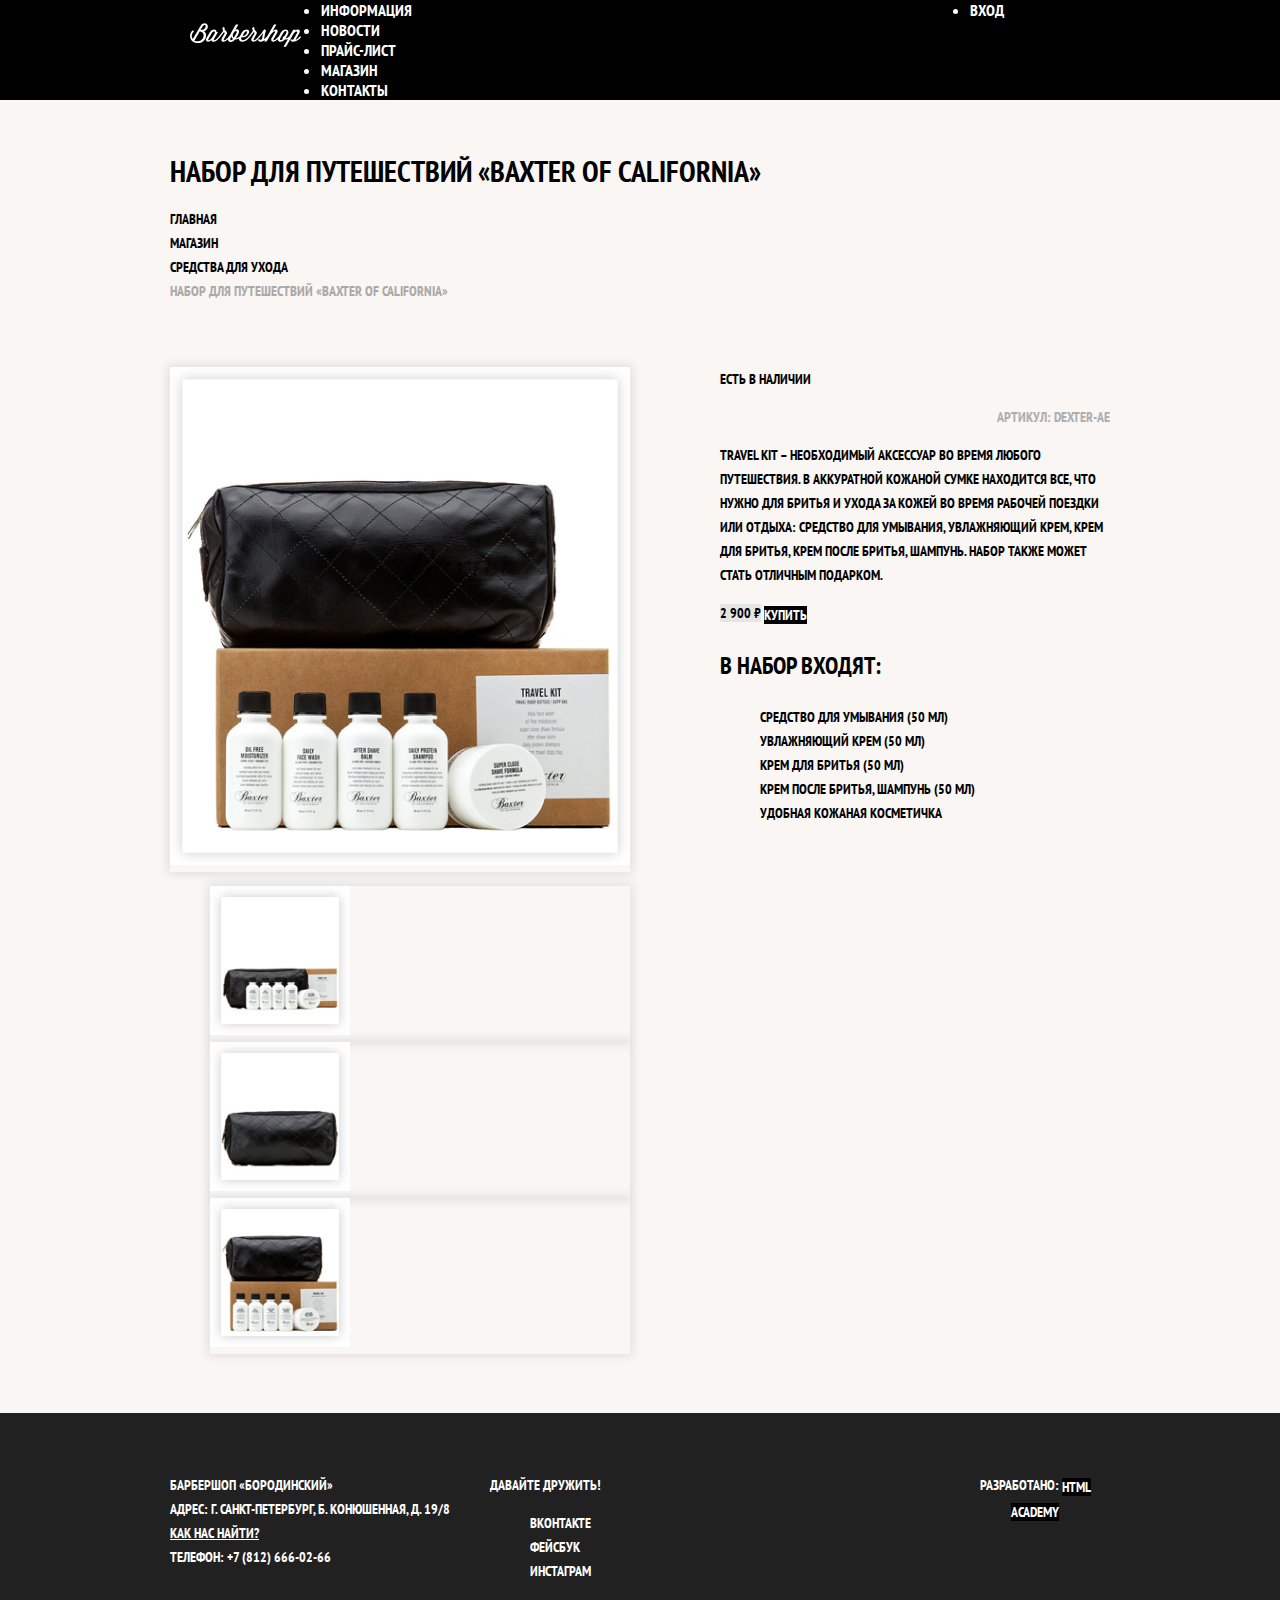
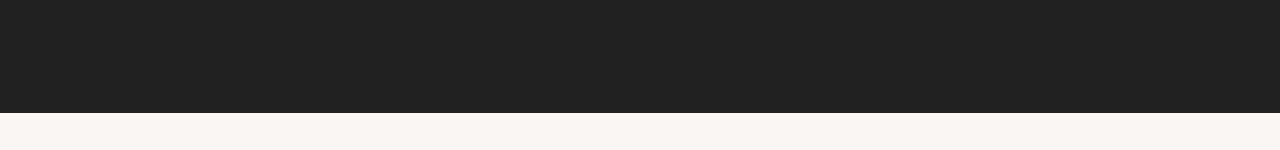
==== commit a1616e2e: "add container" ====
--- a/catalog-item.html
+++ b/catalog-item.html
@@ -11,22 +11,22 @@
 
 <body class="inner-page">
   <header class="main-header">
-    <nav class="main-navigation">
+    <nav class="main-navigation container">
       <a class="main-header-logo" href="index.html">
         <img src="img/logo-2.svg" width="111" height="24" alt="Логотип барбершопа «Бородинский»" />
       </a>
-      <ul class="site-navigation">
-        <li><a href="info.html">Информация</a></li>
-        <li><a href="news.html">Новости</a></li>
-        <li><a href="price.html">Прайс-лист</a></li>
-        <li class="site-navigation-current">
-          <a href="catalog.html">Магазин</a>
-        </li>
-        <li><a href="contacts.html">Контакты</a></li>
-      </ul>
-      <ul class="user-navigation">
-        <li class="login-link">Вход</li>
-      </ul>
+        <ul class="site-navigation">
+          <li><a href="info.html">Информация</a></li>
+          <li><a href="news.html">Новости</a></li>
+          <li><a href="price.html">Прайс-лист</a></li>
+          <li class="site-navigation-current">
+            <a href="catalog.html">Магазин</a>
+          </li>
+          <li><a href="contacts.html">Контакты</a></li>
+        </ul>
+        <ul class="user-navigation">
+          <li class="login-link">Вход</li>
+        </ul>
     </nav>
   </header>
   <main class="container">
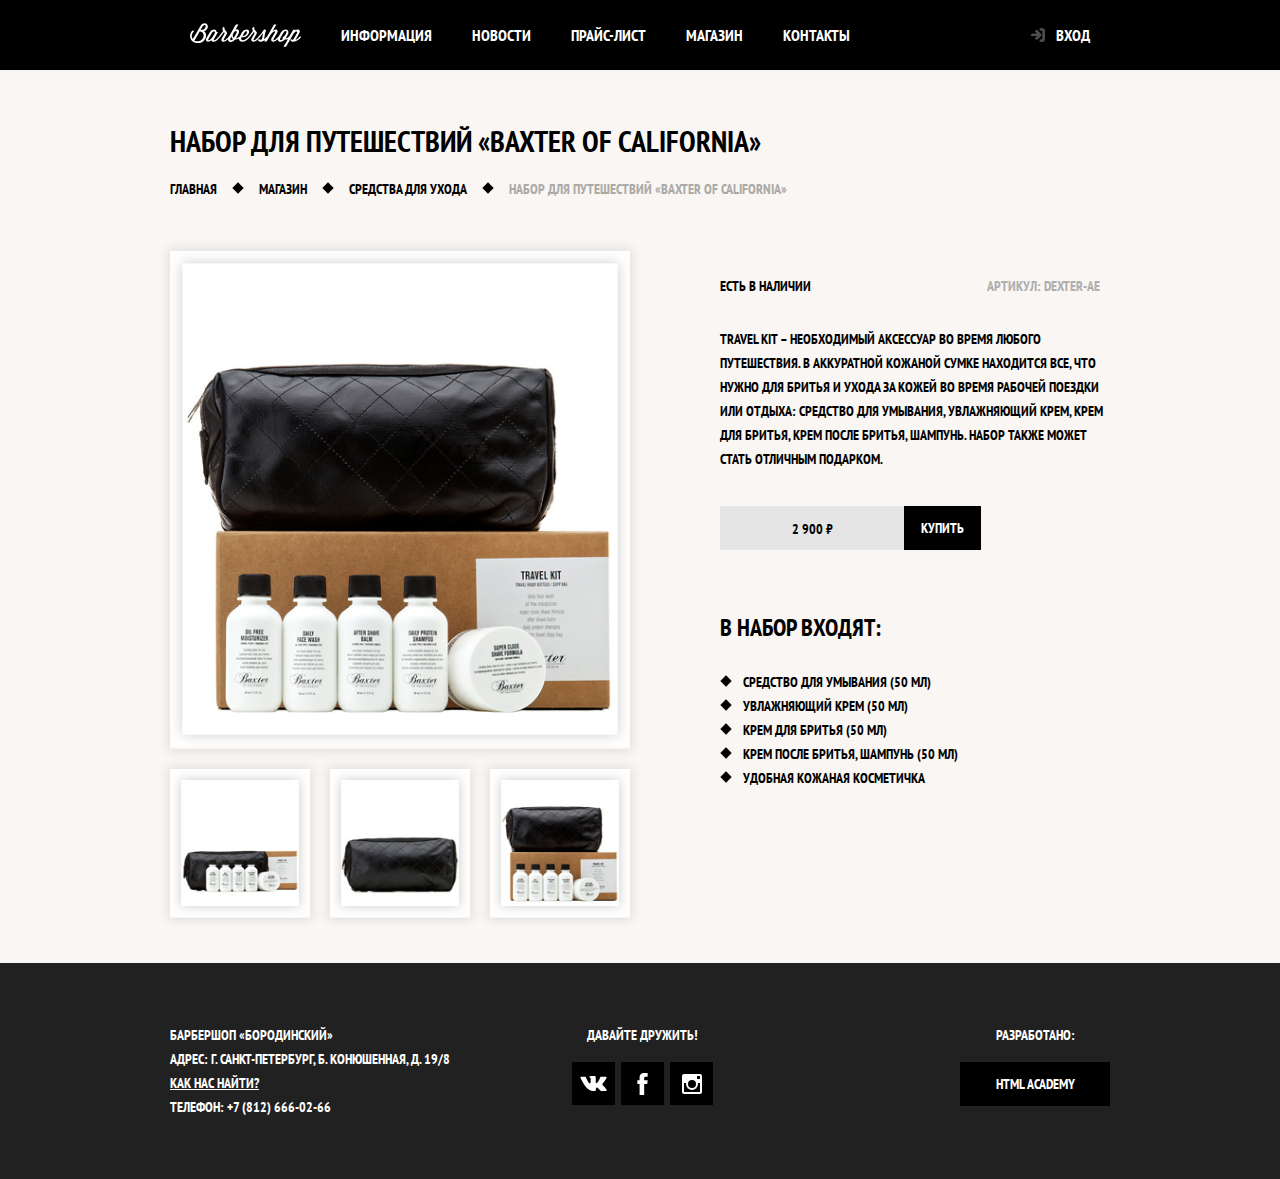
==== commit b79a4ba1: "decor elements" ====
--- a/catalog-item.html
+++ b/catalog-item.html
@@ -25,10 +25,15 @@
           <li><a href="contacts.html">Контакты</a></li>
         </ul>
         <ul class="user-navigation">
-          <li class="login-link">Вход</li>
+          <li>
+            <a class="login-link" href="login.html">
+            Вход
+            </a>
+          </li>
         </ul>
     </nav>
   </header>
+  
   <main class="container">
     <h1 class="page-title">Набор для путешествий «Baxter of California»</h1>
 
@@ -62,8 +67,10 @@
 
       <section class="product-info">
         <h2 class="visually-hidden">Описание товара</h2>
-        <p class="product-availability">Есть в наличии</p>
-        <p class="product-article">Артикул: dexter-ae</p>
+        <div class="product-description">
+          <p class="product-availability">Есть в наличии</p>
+          <p class="product-article">Артикул: dexter-ae</p>
+        </div>
         <p class="product-text">
           Travel Kit – необходимый аксессуар во время любого путешествия. В
           аккуратной кожаной сумке находится все, что нужно для бритья и ухода
@@ -88,25 +95,38 @@
 
   <footer class="main-footer">
     <div class="container">
-      <p class="footer-contacts">
-        Барбершоп «Бородинский»<br />
-        Адрес: г. Санкт-Петербург, Б. Конюшенная, д. 19/8<br />
-        <a href="map.html">Как нас найти?</a><br />
-        Телефон: +7 (812) 666-02-66
-      </p>
-      <div class="footer-social">
-        <b>Давайте дружить!</b>
-        <ul>
-          <li><a class="social-button" href="#">Вконтакте</a></li>
-          <li><a class="social-button" href="#">Фейсбук</a></li>
-          <li><a class="social-button" href="#">Инстаграм</a></li>
-        </ul>
-      </div>
-      <p class="footer-copyright">
-        <b>Разработано:</b>
-        <a class="button" href="https://htmlacademy.ru">HTML Academy</a>
-      </p>
-    </div> 
+    <p class="footer-contacts">
+      Барбершоп «Бородинский»<br>
+      Адрес: г. Санкт-Петербург, Б. Конюшенная, д. 19/8<br>
+      <a href="map.html">Как нас найти?</a><br>
+      Телефон: +7 (812) 666-02-66
+    </p>
+    <div class="footer-social">
+      <b>Давайте дружить!</b>
+      <ul>
+        <li><a class="social-button" href="#"><span class="visually-hidden">Вконтакте</span><svg xmlns="http://www.w3.org/2000/svg" width="27" height="15" viewBox="0 0 26.14 14.91">
+          <path d="M26 13.47l-.09-.17a13.55 13.55 0 0 0-2.6-3q-.87-.83-1.1-1.12A1 1 0 0 1 22 8a10.27 10.27 0 0 1 1.22-1.78l.88-1.16q2.35-3.13 2-4L26 .94a.8.8 0 0 0-.4-.22 2.14 2.14 0 0 0-.87 0h-3.92a.51.51 0 0 0-.27 0h-.3a.6.6 0 0 0-.15.14.93.93 0 0 0-.14.24 22.22 22.22 0 0 1-1.46 3.06q-.5.84-.93 1.46a7 7 0 0 1-.71.91 4.94 4.94 0 0 1-.52.47q-.23.18-.35.15l-.23-.05a.9.9 0 0 1-.31-.33 1.49 1.49 0 0 1-.16-.53v-.55-.65-.57-1.12-1-.75a3.14 3.14 0 0 0 0-.62 2.12 2.12 0 0 0-.14-.44.73.73 0 0 0-.28-.33 1.57 1.57 0 0 0-.46-.18A9 9 0 0 0 12.57 0a8.93 8.93 0 0 0-3.25.33 1.83 1.83 0 0 0-.52.41q-.25.3-.07.33a1.67 1.67 0 0 1 1.16.59l.08.16a2.6 2.6 0 0 1 .19.63 6.32 6.32 0 0 1 .12 1 10.59 10.59 0 0 1 0 1.7q-.07.71-.13 1.1a2.21 2.21 0 0 1-.18.64 2.69 2.69 0 0 1-.16.3l-.07.07a1 1 0 0 1-.37.07.86.86 0 0 1-.46-.19 3.27 3.27 0 0 1-.56-.52 7 7 0 0 1-.66-.93q-.37-.6-.76-1.42l-.22-.39q-.2-.38-.56-1.11t-.62-1.43A.9.9 0 0 0 5.2.9h-.07a.93.93 0 0 0-.22-.16A1.44 1.44 0 0 0 4.6.65L.87.68A1 1 0 0 0 .1.94L0 1a.44.44 0 0 0 0 .22 1.08 1.08 0 0 0 .08.37Q.9 3.53 1.86 5.31t1.66 2.87Q4.23 9.27 5 10.24t1 1.24l.37.41.34.33a8.06 8.06 0 0 0 1 .78 16.34 16.34 0 0 0 1.4.9 7.6 7.6 0 0 0 1.79.72 6.19 6.19 0 0 0 2 .22h1.57a1.08 1.08 0 0 0 .72-.3l.05-.07a.9.9 0 0 0 .1-.25 1.38 1.38 0 0 0 0-.37 4.48 4.48 0 0 1 .09-1.05 2.77 2.77 0 0 1 .23-.71 1.74 1.74 0 0 1 .29-.4 1.19 1.19 0 0 1 .23-.2h.11a.86.86 0 0 1 .77.21 4.52 4.52 0 0 1 .83.79q.39.47.93 1.05a6.41 6.41 0 0 0 1 .87l.27.16a3.31 3.31 0 0 0 .71.3 1.53 1.53 0 0 0 .76.07l3.48-.05a1.58 1.58 0 0 0 .8-.17.68.68 0 0 0 .34-.37 1.06 1.06 0 0 0 0-.46 1.71 1.71 0 0 0-.1-.36z" fill="#fff">
+          </path>
+        </svg></a>
+        </li>
+        <li><a class="social-button" href="#"><span class="visually-hidden">Фейсбук</span><svg xmlns="http://www.w3.org/2000/svg" width="19" height="22" viewBox="0 0 10.15 21.74">
+          <path d="M3.34 1.12A4.77 4.77 0 0 1 6.53 0h3.61v3.81H7.81a1.07 1.07 0 0 0-1.09.83v2.55h3.42c-.08 1.23-.24 2.45-.41 3.67h-3v10.87H2.21V10.86H0V7.21h2.19V3.66a3.83 3.83 0 0 1 1.15-2.54z" fill="#fff">
+          </path>
+        </svg></a>
+        </li>
+        <li><a class="social-button" href="#"><span class="visually-hidden">Инстаграм</span>
+          <svg xmlns="http://www.w3.org/2000/svg" width="20" height="20" viewBox="0 0 20 20">
+            <path d="M18 0H2a2 2 0 0 0-2 2v16a2 2 0 0 0 2 2h16a2 2 0 0 0 2-2V2a2 2 0 0 0-2-2zm-8 6a4 4 0 1 1-4 4 4 4 0 0 1 4-4zM2.5 18a.47.47 0 0 1-.5-.5V9h2.1a3.4 3.4 0 0 0-.1 1 6 6 0 1 0 12 0 3.4 3.4 0 0 0-.1-1H18v8.5a.47.47 0 0 1-.5.5zM18 4.5a.47.47 0 0 1-.5.5h-2a.47.47 0 0 1-.5-.5v-2a.47.47 0 0 1 .5-.5h2a.47.47 0 0 1 .5.5z" fill="#fff">
+            </path>
+          </svg></a>
+        </li>
+      </ul>
+    </div>
+    <p class="footer-copyright">
+      <b>Разработано:</b>
+      <a class="button" href="https://htmlacademy.ru">HTML Academy</a>
+    </p>
+  </div>
   </footer>
 </body>
 </html>--- a/css/style.css
+++ b/css/style.css
@@ -1,9 +1,3 @@
-html,
-body {
-  min-width: 1122px;
-  min-height: 1750px;
-}
-
 body {
   margin: 0;
   padding: 0;
@@ -21,12 +15,22 @@
   background-repeat: no-repeat;
 }
 
-.visually-hidden {
+.visually-hidden:not(:focus):not(:active),
+input[type="checkbox"].visually-hidden,
+input[type="radio"].visually-hidden {
   position: absolute;
-  clip: rect(0 0 0 0);
+
   width: 1px;
   height: 1px;
   margin: -1px;
+  border: 0;
+  padding: 0;
+
+  white-space: nowrap;
+
+  clip-path: inset(100%);
+  clip: rect(0 0 0 0);
+  overflow: hidden;
 }
 
 .container {
@@ -43,9 +47,17 @@
   text-decoration: none;
 }
 
+img {
+  max-width: 100%;
+  height: auto;
+}
+
 .button {
+  display: inline-block;
+  padding: 10px 30px;
+  margin-right: 16px;
+
   font: inherit;
-
   text-align: center;
   color: #ffffff;
   vertical-align: middle;
@@ -59,6 +71,13 @@
 .button:focus,
 .button:active {
   background-color: #663d15;
+}
+
+.button.disabled,
+.button:disabled {
+  cursor: default;
+  opacity: 0.5;
+  background-color: #000000;
 }
 
 .main-navigation {
@@ -93,20 +112,56 @@
 
 .site-navigation,
 .user-navigation {
+  list-style: none;
   margin: 0;
   padding: 0;
 }
 
 .site-navigation {
+  display: flex;
+  flex-wrap: wrap;
   width: 620px;
 }
 
 .user-navigation {
-  width: 140px;
+  display: flex;
+  max-width: 140px;
+}
+
+.user-navigation .login-link {
+  position: relative;
+  padding-left: 50px;
+}
+
+.login-link::before {
+  content: "";
+
+  position: absolute;
+  top: 27px;
+  left: 24px;
+
+  width: 16px;
+  height: 18px;
+
+  background-image: url("../img/login-logo.svg");
+  background-repeat: no-repeat;
+  background-position: 0 0;
+
+  opacity: 0.3;
+}
+
+.login-link:hover::before,
+.login-link:focus::before,
+.login-link:active::before {
+  opacity: 1;
 }
 
 .site-navigation a,
 .user-navigation a {
+  display: block;
+  padding: 25px 20px;
+
+  vertical-align: middle;
   color: #ffffff;
 }
 
@@ -176,8 +231,33 @@
 }
 
 .feature-item h3 {
+  position: relative;
+
+  margin: 0;
+  margin-bottom: 60px;
+
   font-size: 30px;
   line-height: 42px;
+}
+
+.feature-item h3::after {
+  content: "";
+
+  position: absolute;
+  bottom: -30px;
+  left: 50%;
+  margin-left: -10px;
+
+  width: 20px;
+  height: 20px;
+
+  background-color: #ffffff;
+
+  transform: rotate(45deg);
+}
+
+.feature-item p {
+  margin: 0 10px;
 }
 
 .index-columns {
@@ -189,12 +269,17 @@
   color: #000000;
 
   background-color: #f8f5f2;
-  background-image: url("../img/pattern-light.jpg");
-  background-position: 0 0;
-  background-repeat: repeat;
+  background-image: 
+    url("../img/line.png"),
+    url("../img/pattern-light.jpg");
+  background-position: center, 0 0;
+  background-repeat: no-repeat, repeat;
 }
 
 .index-columns h2 {
+  margin: 0;
+  margin-bottom: 25px;
+
   font-size: 30px;
   line-height: 42px;
 }
@@ -204,7 +289,19 @@
 }
 
 .news-list {
+  margin: 0;
+  margin-bottom: 25px;
+  padding: 0;
+
   list-style: none;
+}
+
+.news-item {
+  margin-bottom: 25px;
+}
+
+.news-item p {
+  margin: 0;
 }
 
 .news-item time {
@@ -215,22 +312,40 @@
   width: 300px;
 }
 
+.gallery-container {
+  position: relative;
+  height: 260px;
+}
+
 .gallery-content {
+  height: 164px;
+  margin: 0;
+
   background-color: #cccccc;
   border: 7px solid #ffffff;
 }
 
-.appointment-item input {
-  font: inherit;
-
-  background-color: transparent;
-  border: 2px solid #000000;
-}
-
-.appointment-item input:focus {
-  border-color: #663d15;
-}
-
+.gallery-content img {
+  width: 286px;
+  height: 164px;
+}
+
+.gallery-button {
+  box-sizing: border-box;
+  position: absolute;
+  bottom: 0;
+  
+  width: 140px;
+  margin: 0;
+}
+
+.gallery-button-back {
+  left: 0;
+}
+
+.gallery-button-next {
+  right: 0;
+}
 
 .page-title {
   font-size: 30px;
@@ -238,12 +353,39 @@
 }
 
 .breadcrumbs {
+  display: flex;
+  justify-content: flex-start;
+  flex-wrap: wrap;
   padding: 0;
   margin: 0;
   margin-bottom: 50px;
 
-
   list-style: none;
+}
+
+.breadcrumbs li {
+  position: relative;
+
+  margin-right: 42px;
+}
+
+.breadcrumbs li::after {
+  content: "";
+
+  position: absolute;
+  top: 7px;
+  right: -25px;
+
+  width: 8px;
+  height: 8px;
+
+  background-color: #000000;
+
+  transform: rotate(45deg);
+}
+
+.breadcrumbs li:last-child {
+  margin-right: 0;
 }
 
 .breadcrumbs a {
@@ -259,6 +401,10 @@
   color: #aba9a7;
 }
 
+.breadcrumbs-current::after {
+  display: none;
+}
+
 .catalog-columns {
   display: flex;
   justify-content: space-between;
@@ -269,17 +415,99 @@
 }
 
 .filter fieldset {
+  padding: 0;
+  margin: 0;
+  margin-bottom: 30px;
+
   border: none;
 }
 
+.filter fieldset:first-child {
+  margin-bottom: 35px;
+}
+
 .filter legend {
+  margin-bottom: 26px;
+
   font-size: 24px;
   line-height: 30px;
 }
 
 .filter ul {
+  margin: 0;
+  padding: 0;
+
   list-style: none;
   line-height: 18px;
+}
+
+.filter-option {
+  margin-bottom: 19px;
+  padding-left: 45px;
+}
+
+.filter-option label {
+  position: relative;
+
+  display: block;
+
+  cursor: pointer;
+  user-select: none;
+}
+
+.filter-input-checkbox + label::before {
+  content: "";
+  position: absolute;
+  left: -42px;
+  top: 0;
+
+  width: 16px;
+  height: 16px;
+
+  border: 2px solid #000000;
+}
+
+.filter-input-checkbox:checked + label::after {
+  content: "";
+
+  position: absolute;
+  top: 4px;
+  left: -38px;
+
+  width: 12px;
+  height: 12px;
+  
+  background-image: url("../img/cross.svg");
+  background-repeat: no-repeat;
+  background-position: 0 0;
+}
+
+.filter-input-radio + label::before {
+  content: "";
+
+  position: absolute;
+
+  width: 16px;
+  height: 16px;
+  left: -42px;
+  top: -1px;
+  
+  border: 2px solid #000000;
+  border-radius: 50%;
+}
+
+.filter-input-radio:checked + label::after {
+  content: "";
+
+  position: absolute;
+  top: 5px;
+  left: -36px;
+
+  width: 8px;
+  height: 8px;
+
+  background-color: #000000;
+  border-radius: 50%;
 }
 
 .filter-input:hover + label,
@@ -297,8 +525,61 @@
   width: 380px;
 }
 
+.contacts p {
+  margin: 0;
+  margin-bottom: 25px;
+}
+
 .appointment {
   width: 300px;
+}
+
+.appointment-info {
+  margin: 0;
+  margin-bottom: 15px;
+}
+
+.appointment-form {
+  display: flex;
+  flex-wrap: wrap;
+  justify-content: space-between;
+}
+
+.appointment-item {
+  width: 140px;
+  margin: 0;
+  margin-bottom: 10px;
+}
+
+.appointment-item label {
+  display: block;
+  margin-bottom: 9px;
+  margin-left: 15px;
+}
+
+.appointment-item input {
+  box-sizing: border-box;
+  width: 140px;
+  padding-top: 8px;
+  padding-left: 15px;
+  padding-right: 15px;
+  padding-bottom: 7px;
+
+  font: inherit;
+
+  background-color: transparent;
+  border: 2px solid #000000;
+}
+
+.appointment-item input:focus {
+  border-color: #663d15;
+}
+
+.appointment .button {
+  display: block;
+  width: 100%;
+  margin-top: 10px;
+  margin-right: 0;
 }
 
 .catalog {
@@ -333,19 +614,45 @@
 }
 
 .catalog-item a {
+  display: flex;
+  flex-direction: column;
+
   color: #000000;
 }
 
 .catalog-item h3 {
+  order: 1;
+  margin-top: 17px;
+  margin-bottom: 12px;
+  margin-left: 16px;
+  margin-right: 15px;
+
   font-size: 14px;
   line-height: 18px;
 }
 
 .catalog-category {
+  display: block;
+
   text-transform: none;
 }
 
+.catalog-item-image {
+  width: 220px;
+  height: 165px;
+  margin: 0;
+}
+
+.catalog-item-price {
+  display: flex;
+  margin: 15px;
+  margin-top: 0;
+}
+
 .catalog-item-price b {
+  width: 112px;
+  padding: 13px 25px 11px;
+
   font-size: 14px;
   line-height: 20px;
   text-align: center;
@@ -354,18 +661,36 @@
 }
 
 .catalog-item-price .button {
+  width: 50px;
+  padding: 13px 18px 11px;
+  margin-right: 0;
+
   line-height: 20px;
   color: #ffffff;
 }
 
 .pagination-list {
+  display: flex;
+  flex-wrap: wrap;
+
   margin: 0;
   padding: 0;
 
   list-style: none;
 }
 
+.pagination-item {
+  margin-right: 5px;
+}
+
+.pagination-item:last-child {
+  margin-right: 0;
+}
+
 .pagination-item a {
+  display: block;
+  padding: 10px 19px;
+  
   color: #ffffff;
 
   background-color: #000000;
@@ -391,24 +716,57 @@
   background-color: #ffffff;
 }
 
+.product-photo-preview {
+  display: flex;
+  padding: 0;
+  margin: 0;
+
+  list-style: none;
+}
+
 .product-photos {
   width: 460px;
 }
 
-.product-photo-preview {
-  list-style: none;
-}
-
 .product-photo-preview li {
+  width: 140px;
+  height: 149px;
+  margin-right: 20px;
+
   box-shadow: 0 0 10px 2px rgba(0, 0, 0, 0.1);
 }
 
+.product-photo-preview li:nth-child(3n) {
+  margin-right: 0;
+}
+
 .product-photo-full {
+  width: 460px;
+  height: 498px;
+  margin: 0;
+  margin-bottom: 20px;
+
   box-shadow: 0 0 10px 2px rgba(0, 0, 0, 0.1);
+}
+
+.product-description {
+  display: flex;
+  justify-content: space-between;
+  padding-right: 10px;
+  margin-bottom: 29px;
+}
+
+.product-description p {
+  width: 200px;
 }
 
 .product-info {
   width: 390px;
+  padding-top: 23px;
+}
+
+.product-info p {
+  margin: 0;
 }
 
 .product-article {
@@ -417,19 +775,66 @@
 }
 
 .product-price b {
+  width: 112px;
+  padding-top: 13px;
+  padding-left: 36px;
+  padding-right: 36px;
+  padding-bottom: 11px;
+
   line-height: 20px;
   text-align: center;
 
   background-color: #e5e5e5;
 }
 
+.product-price .button {
+  padding-left: 17px;
+  padding-right: 17px;
+}
+
 .product-info h3 {
+  margin: 0;
+  margin-bottom: 27px;
+
   font-size: 24px;
   line-height: 30px;
 }
 
+.product-info .product-text {
+  margin-bottom: 35px;
+}
+
+.product-info .product-price {
+  display: flex;
+  margin-bottom: 63px;
+}
+
 .product-info ul {
+  padding: 0;
+  margin: 0;
+
   list-style: none;
+}
+
+.product-info li {
+  position: relative;
+
+  padding-left: 23px;
+}
+
+.product-info li::before {
+  content: "";
+  
+  position: absolute;
+  top: 7px;
+  left: 2px;
+  
+  width: 8px;
+  height: 8px;
+  
+  background-color: #000000;
+  
+  transform: rotate(45deg);
 }
 
 /* FOOTER */
@@ -438,7 +843,6 @@
 .main-footer {
   margin-top: 65px;
   padding: 60px 0;
-  min-height: 180px;
 
   color: #ffffff;
 
@@ -459,6 +863,7 @@
 .footer-contacts {
   width: 320px;
   margin: 0;
+  margin-right: 80px;
 }
 
 .footer-contacts a {
@@ -473,24 +878,61 @@
 
 .footer-social {
   width: 145px;
-   min-height: 100px;
+  
+  text-align: center;
 }
 
 .footer-social ul {
+  display: flex;
+  flex-wrap: wrap;
+  justify-content: space-between;
+  width: 141px;
+  margin: 0 auto;
+  padding: 0;
+
   list-style: none;
 }
+.footer-social b {
+  display: block;
+  margin-bottom: 15px;
+}
 
 .social-button {
-  color: #ffffff;
+  display: flex;
+  align-items: center;
+  justify-content: center;
+  width: 43px;
+  height: 43px;
+
+  background-color: #000000;
+}
+
+.social-button:hover,
+.social-button:focus {
+  background-color: #ffffff;
+}
+
+.social-button:hover path,
+.social-button:focus path {
+  fill: #000000;
 }
 
 .footer-copyright {
   margin: 0;
   margin-left: auto;
   width: 150px;
-   min-height: 100px;
 
   text-align: center;
+}
+
+.footer-copyright .button {
+  display: block;
+  margin-right: 0;
+}
+
+.footer-copyright b {
+  display: block;
+  margin-bottom: 15px;
 }
 
 .footer-copyright .button:hover,
